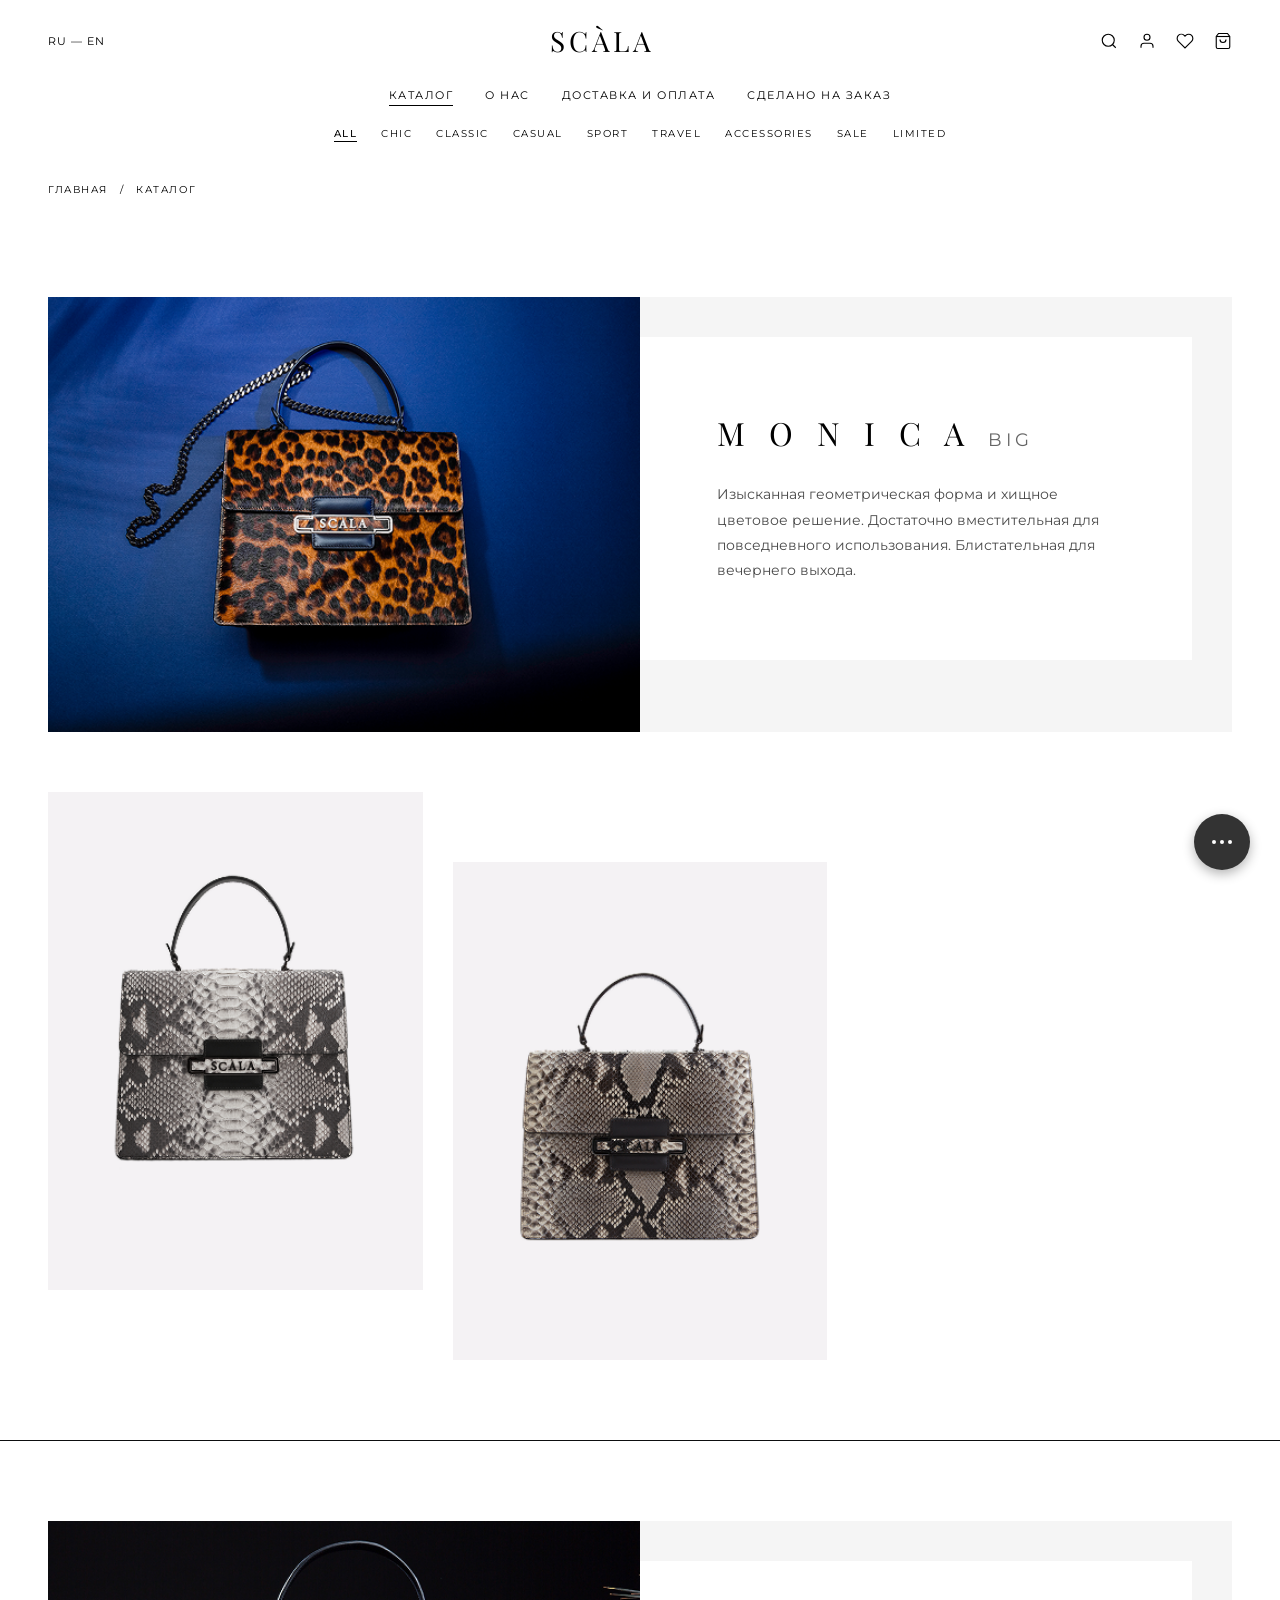
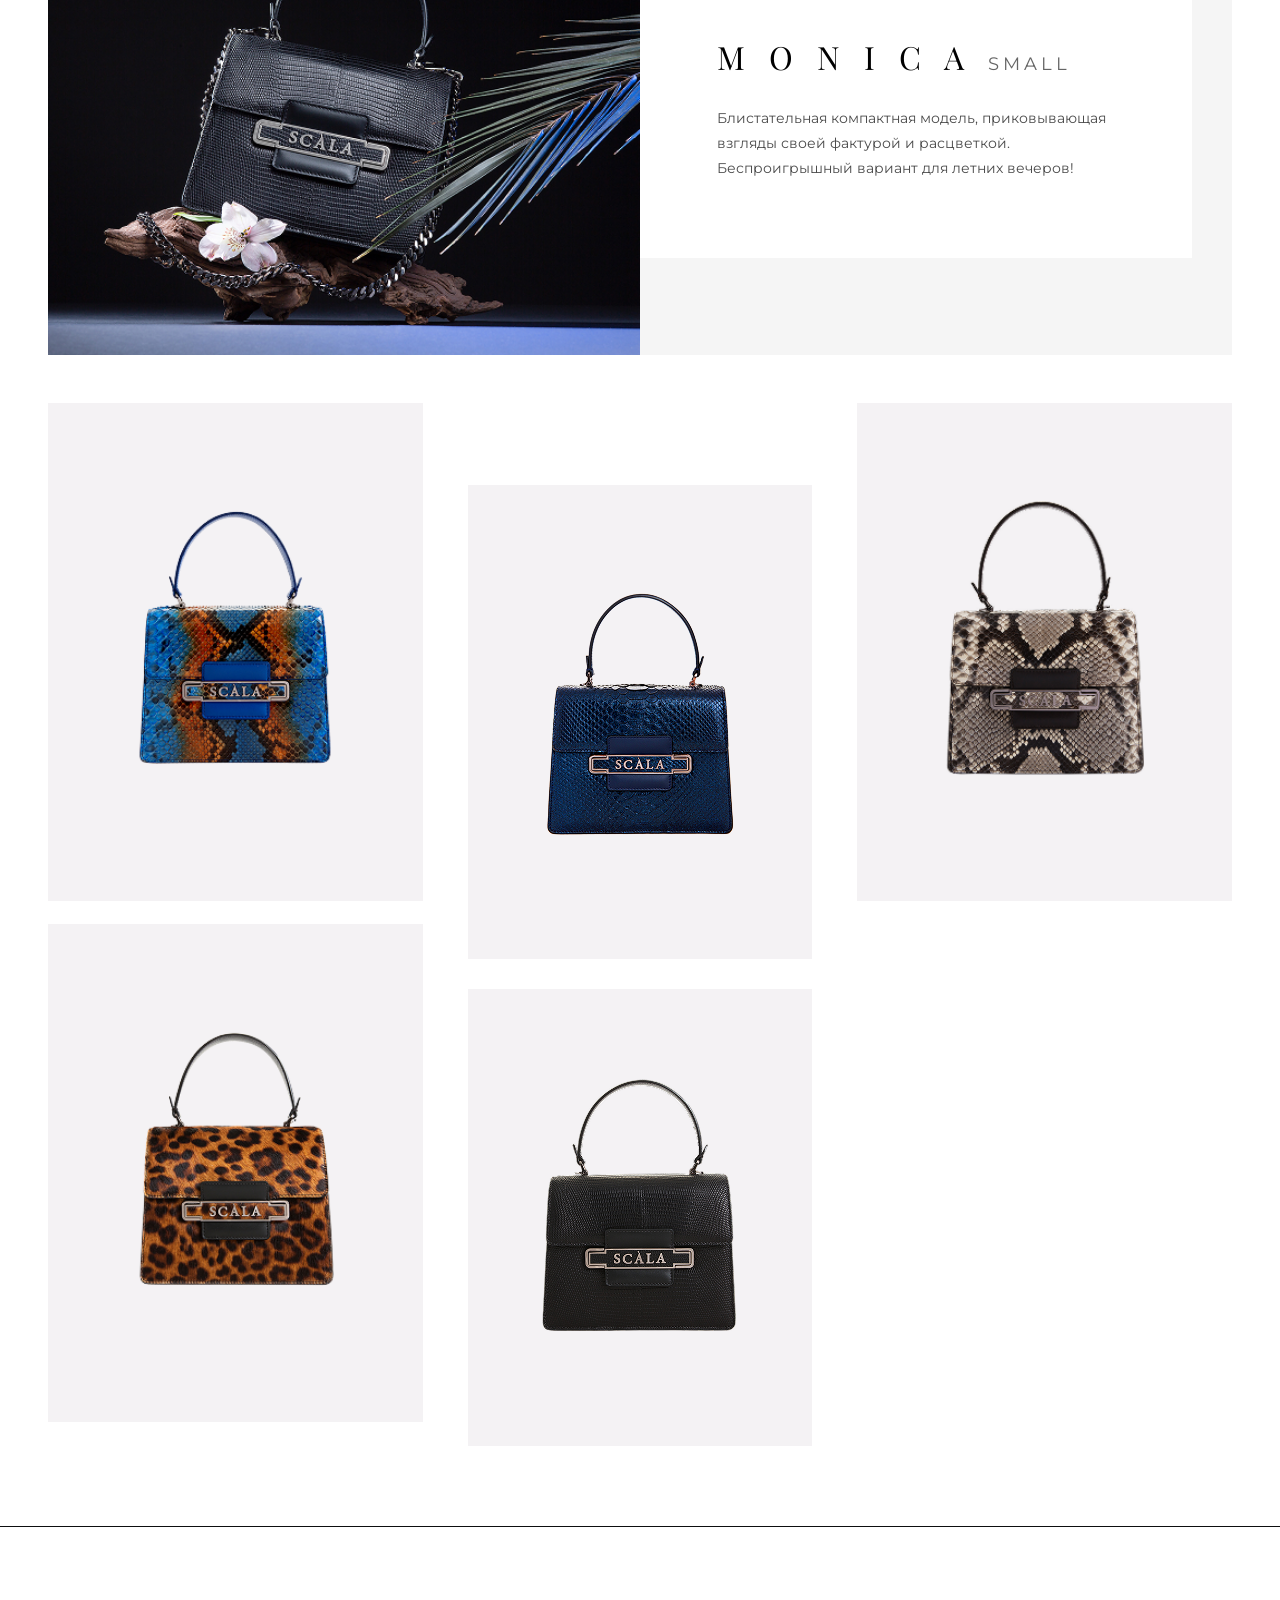
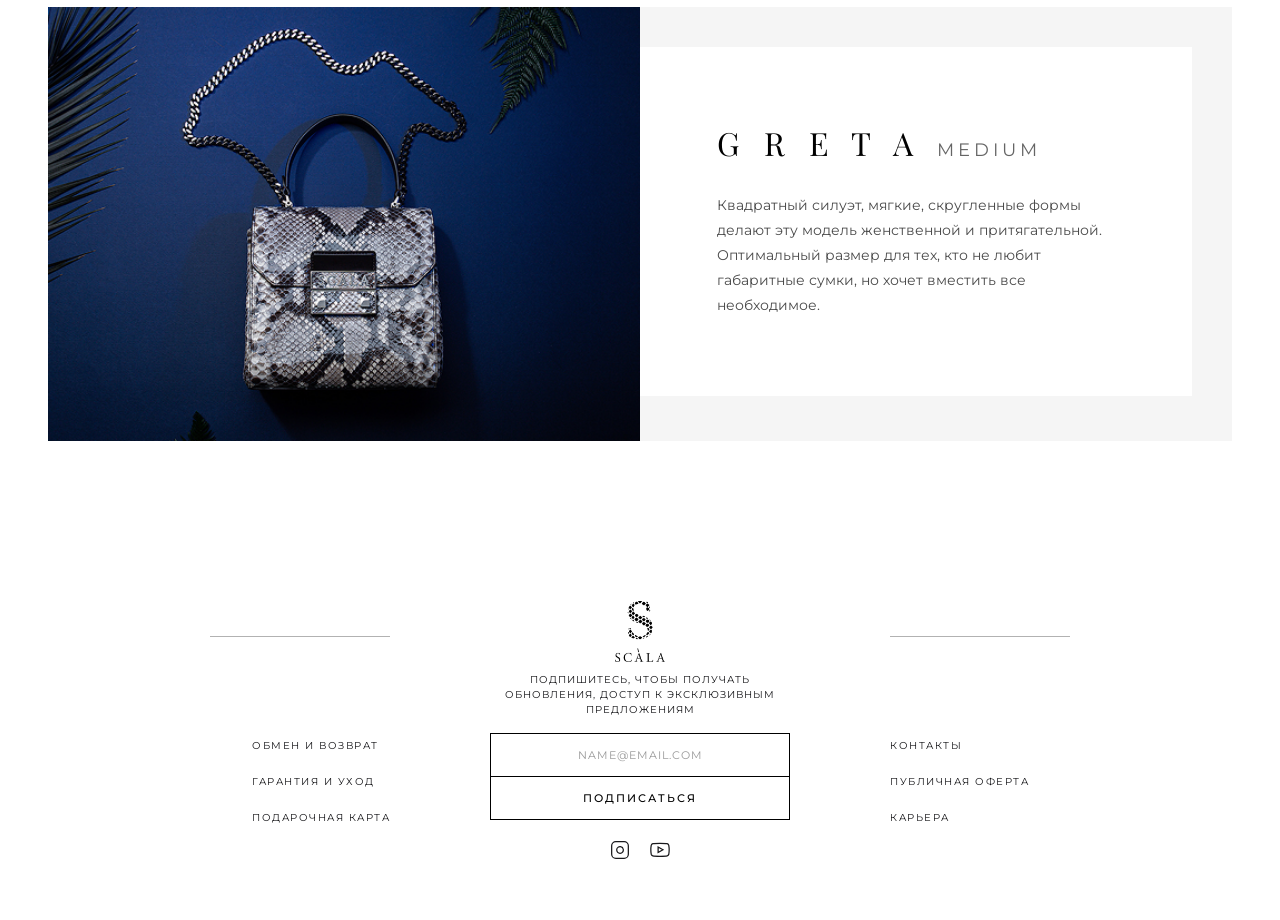
==== catalog.html @ 953efd76 "init: add course project files" ====
<!DOCTYPE html>
<html lang="ru">
<head>
    <meta charset="UTF-8">
    <meta name="viewport" content="width=device-width, initial-scale=1.0">
    <title>КАТАЛОГ | SCÀLA</title>
    <link rel="preconnect" href="https://fonts.googleapis.com">
    <link rel="preconnect" href="https://fonts.gstatic.com" crossorigin>
    <link href="https://fonts.googleapis.com/css2?family=Montserrat:wght@300;400;500&family=Playfair+Display:ital,wght@0,400;0,600;1,400&display=swap" rel="stylesheet">
    <link rel="stylesheet" href="style.css">
</head>
<body>

    <!-- Шапка каталога -->
    <header class="catalog-header">
        <div class="catalog-header__top">
            <div class="catalog-header__lang">
                <span class="is-active">RU</span> — <span>EN</span>
            </div>
            <div class="catalog-header__logo">
                <a href="index.html">SCÀLA</a>
            </div>
            <div class="catalog-header__icons">
                <!-- Иконки SVG -->
                <svg viewBox="0 0 24 24" width="18" height="18" stroke="currentColor" fill="none" stroke-width="1.5"><circle cx="11" cy="11" r="8"/><path d="m21 21-4.35-4.35"/></svg>
                <svg viewBox="0 0 24 24" width="18" height="18" stroke="currentColor" fill="none" stroke-width="1.5"><path d="M20 21v-2a4 4 0 0 0-4-4H8a4 4 0 0 0-4 4v2"/><circle cx="12" cy="7" r="4"/></svg>
                <svg viewBox="0 0 24 24" width="18" height="18" stroke="currentColor" fill="none" stroke-width="1.5"><path d="M20.84 4.61a5.5 5.5 0 0 0-7.78 0L12 5.67l-1.06-1.06a5.5 5.5 0 0 0-7.78 7.78l1.06 1.06L12 21.23l7.78-7.78 1.06-1.06a5.5 5.5 0 0 0 0-7.78z"/></svg>
                <svg viewBox="0 0 24 24" width="18" height="18" stroke="currentColor" fill="none" stroke-width="1.5"><path d="M6 2 3 6v14a2 2 0 0 0 2 2h14a2 2 0 0 0 2-2V6l-3-4z"/><line x1="3" y1="6" x2="21" y2="6"/><path d="M16 10a4 4 0 0 1-8 0"/></svg>
            </div>
        </div>
        <nav class="catalog-header__nav">
            <ul>
                <li><a href="#" class="is-active">КАТАЛОГ</a></li>
                <li><a href="#">О НАС</a></li>
                <li><a href="#">ДОСТАВКА И ОПЛАТА</a></li>
                <li><a href="#">СДЕЛАНО НА ЗАКАЗ</a></li>
            </ul>
        </nav>
        <div class="catalog-header__categories">
            <span class="is-active">ALL</span>
            <span>CHIC</span>
            <span>CLASSIC</span>
            <span>CASUAL</span>
            <span>SPORT</span>
            <span>TRAVEL</span>
            <span>ACCESSORIES</span>
            <span>SALE</span>
            <span>LIMITED</span>
        </div>
    </header>

    <!-- Хлебные крошки (фон теперь белый) -->
    <div class="breadcrumb">
        <div class="container">
            <a href="index.html">ГЛАВНАЯ</a> <span>/</span> <span class="active">КАТАЛОГ</span>
        </div>
    </div>

    <!-- MONICA BIG -->
    <section class="product-showcase">
        <div class="container">
            <div class="product-showcase__grid">
                <!-- Фото слева -->
                <div class="product-showcase__img">
                    <img src="images/monica-big.jpg" alt="MONICA BIG">
                </div>
                <!-- Текст справа (с серым фоном вокруг) -->
                <div class="product-showcase__info-wrapper">
                    <div class="product-showcase__info">
                        <h1 class="product-showcase__title">M O N I C A <span>BIG</span></h1>
                        <p class="product-showcase__text">
                            Изысканная геометрическая форма и хищное цветовое решение. Достаточно вместительная для повседневного использования. Блистательная для вечернего выхода.
                        </p>
                        <!-- Кнопка КУПИТЬ УБРАНА -->
                    </div>
                </div>
            </div>
        </div>
    </section>

    <!-- Сетка товаров 1 -->
    <section class="products-grid">
        <div class="container">
            <div class="products-grid__row">
                <div class="products-grid__item"><img src="images/snake-1.jpg" alt=""></div>
                <div class="products-grid__item"><img src="images/snake-2.jpg" alt=""></div>
            </div>
        </div>
    </section>

    <div class="section-divider"></div>

    <!-- MONICA SMALL -->
    <section class="product-showcase product-showcase--reverse">
        <div class="container">
            <div class="product-showcase__grid">
                <div class="product-showcase__img">
                    <img src="images/monica-small.jpg" alt="MONICA SMALL">
                </div>
                <div class="product-showcase__info-wrapper">
                    <div class="product-showcase__info">
                        <h2 class="product-showcase__title">M O N I C A <span>SMALL</span></h2>
                        <p class="product-showcase__text">
                            Блистательная компактная модель, приковывающая взгляды своей фактурой и расцветкой. Беспроигрышный вариант для летних вечеров!
                        </p>
                        <!-- Кнопка КУПИТЬ УБРАНА -->
                    </div>
                </div>
            </div>
        </div>
    </section>

    <!-- Сетка товаров 2 -->
    <section class="products-grid">
        <div class="container">
            <div class="products-grid__row products-grid__row--five">
                <div class="products-grid__item"><img src="images/blue-orange.jpg" alt=""></div>
                <div class="products-grid__item"><img src="images/blue-dark.jpg" alt=""></div>
                <div class="products-grid__item"><img src="images/snake-3.jpg" alt=""></div>
                <div class="products-grid__item"><img src="images/leopard-1.jpg" alt=""></div>
                <div class="products-grid__item"><img src="images/black-1.jpg" alt=""></div>
            </div>
        </div>
    </section>

    <div class="section-divider"></div>

    <!-- GRETA MEDIUM -->
    <section class="product-showcase greya-block">
        <div class="container">
            <div class="product-showcase__grid">
                <div class="product-showcase__img">
                    <img src="images/greta-medium.jpg" alt="GRETA MEDIUM">
                </div>
                <div class="product-showcase__info-wrapper">
                    <div class="product-showcase__info">
                        <h2 class="product-showcase__title">G R E T A <span>MEDIUM</span></h2>
                        <p class="product-showcase__text">
                            Квадратный силуэт, мягкие, скругленные формы делают эту модель женственной и притягательной. Оптимальный размер для тех, кто не любит габаритные сумки, но хочет вместить все необходимое.
                        </p>
                        <!-- Кнопка КУПИТЬ УБРАНА -->
                    </div>
                </div>
            </div>
        </div>
    </section>

    <!-- Футер -->
    <footer class="footer">
        <div class="footer__container">
            <div class="footer__col footer__col--left">
                <div class="footer__line"></div>
                <ul class="footer__list">
                    <li><a href="#" class="footer__link">ОБМЕН И ВОЗВРАТ</a></li>
                    <li><a href="#" class="footer__link">ГАРАНТИЯ И УХОД</a></li>
                    <li><a href="#" class="footer__link">ПОДАРОЧНАЯ КАРТА</a></li>
                </ul>
            </div>
            <div class="footer__center">
                <img src="images/footer-logo-s.png" alt="S Logo" class="footer__logo-img">
                <p class="footer__subscribe-text">ПОДПИШИТЕСЬ, ЧТОБЫ ПОЛУЧАТЬ ОБНОВЛЕНИЯ, ДОСТУП К ЭКСКЛЮЗИВНЫМ ПРЕДЛОЖЕНИЯМ</p>
                <form class="footer__form" action="#" method="POST">
                    <input type="email" name="email" placeholder="NAME@EMAIL.COM" class="footer__input" required>
                    <button type="submit" class="footer__btn">ПОДПИСАТЬСЯ</button>
                </form>
                <div class="footer__socials">
                    <a href="#" class="footer__social-link" aria-label="Instagram">
                        <svg viewBox="0 0 24 24" width="20" height="20" fill="none" stroke="currentColor" stroke-width="1.5"><rect x="2" y="2" width="20" height="20" rx="5" ry="5"/><path d="M16 11.37A4 4 0 1 1 12.63 8 4 4 0 0 1 16 11.37z"/><line x1="17.5" y1="6.5" x2="17.51" y2="6.5"/></svg>
                    </a>
                    <a href="#" class="footer__social-link" aria-label="YouTube">
                        <svg viewBox="0 0 24 24" width="20" height="20" fill="none" stroke="currentColor" stroke-width="1.5"><path d="M22.54 6.42a2.78 2.78 0 0 0-1.94-2C18.88 4 12 4 12 4s-6.88 0-8.6.46a2.78 2.78 0 0 0-1.94 2A29 29 0 0 0 1 11.75a29 29 0 0 0 .46 5.33A2.78 2.78 0 0 0 3.4 19.1c1.72.46 8.6.46 8.6.46s6.88 0 8.6-.46a2.78 2.78 0 0 0 1.94-2 29 29 0 0 0 .46-5.25 29 29 0 0 0-.46-5.43z"/><polygon points="9.75 15.02 15.5 11.75 9.75 8.48 9.75 15.02"/></svg>
                    </a>
                </div>
            </div>
            <div class="footer__col footer__col--right">
                <div class="footer__line"></div>
                <ul class="footer__list">
                    <li><a href="#" class="footer__link">КОНТАКТЫ</a></li>
                    <li><a href="#" class="footer__link">ПУБЛИЧНАЯ ОФЕРТА</a></li>
                    <li><a href="#" class="footer__link">КАРЬЕРА</a></li>
                </ul>
            </div>
        </div>
    </footer>


    <!-- Кнопка чата (ТРИ ТОЧКИ) -->
    <button class="chat-btn" aria-label="Открыть чат поддержки">
        <svg viewBox="0 0 24 12" width="24" height="12">
            <circle cx="4" cy="6" r="2" fill="#ffffff"/>
            <circle cx="12" cy="6" r="2" fill="#ffffff"/>
            <circle cx="20" cy="6" r="2" fill="#ffffff"/>
        </svg>
    </button>

    <script src="main.js"></script>
</body>
</html>
---- style.css ----
/* ========================================
   ГЛОБАЛЬНЫЕ НАСТРОЙКИ & ПЕРЕМЕННЫЕ
   ======================================== */
:root {
    /* Цветовая палитра — Светлая тема (по умолчанию для контента) */
    --bg-primary: #0f1012;
    --bg-secondary: #1a1b1e;
    --bg-topbar: #f4f4f5;
    --bg-section: #ffffff;
    
    --text-primary: #ffffff;
    --text-secondary: #a1a1aa;
    --text-dark: #18181b;
    --text-muted: #4a4a4a;
    
    --accent: #c9a66b;
    --accent-hover: #b89558;
    
    --border-color: rgba(255, 255, 255, 0.1);
    --border-color-dark: rgba(0, 0, 0, 0.1);
    
    /* Шрифты */
    --font-serif: 'Playfair Display', serif;
    --font-sans: 'Montserrat', sans-serif;
    
    /* Размеры и отступы */
    --container-padding: 0 48px;
    --header-height: 120px;
    --transition-speed: 0.3s;
    
    /* Тени */
    --shadow-sm: 0 2px 8px rgba(0, 0, 0, 0.3);
    --shadow-md: 0 4px 16px rgba(0, 0, 0, 0.4);
    --shadow-lg: 0 8px 32px rgba(0, 0, 0, 0.5);
}

/* Темная тема (для темных секций) */
[data-theme="dark"] {
    --bg-primary: #0f1012;
    --bg-secondary: #1a1b1e;
    --text-primary: #ffffff;
    --text-secondary: #a1a1aa;
}

/* Светлая тема (для светлых секций) */
[data-theme="light"] {
    --bg-primary: #ffffff;
    --bg-secondary: #f8f9fa;
    --text-primary: #18181b;
    --text-secondary: #555555;
}

/* Версия для слабовидящих */
[data-accessibility="high-contrast"] {
    --bg-primary: #000000 !important;
    --bg-secondary: #000000 !important;
    --text-primary: #ffffff !important;
    --text-secondary: #ffffff !important;
    --text-dark: #ffffff !important;
    --text-muted: #ffffff !important;
}

[data-accessibility="large-text"] {
    font-size: 125% !important;
}

[data-accessibility="disable-images"] img {
    display: none !important;
}

[data-accessibility="disable-images"] img::after {
    content: "[Изображение отключено]";
    display: block;
    padding: 20px;
    background: #333;
    color: #fff;
    text-align: center;
}

/* === БАЗОВЫЙ СБРОС === */
*, *::before, *::after {
    margin: 0;
    padding: 0;
    box-sizing: border-box;
}

html {
    font-size: 16px;
    scroll-behavior: smooth;
}

body {
    font-family: var(--font-sans);
    background-color: var(--bg-primary);
    color: var(--text-primary);
    -webkit-font-smoothing: antialiased;
    -moz-osx-font-smoothing: grayscale;
    overflow-x: hidden;
    line-height: 1.5;
}

/* Скрытие элементов для слабовидящих */
.sr-only {
    position: absolute;
    width: 1px;
    height: 1px;
    padding: 0;
    margin: -1px;
    overflow: hidden;
    clip: rect(0, 0, 0, 0);
    white-space: nowrap;
    border: 0;
}

/* ========================================
   ОБЕРТКА СТРАНИЦЫ (1440px ЦЕНТРИРОВАНИЕ)
   ======================================== */
.page-wrapper {
    max-width: 1440px;
    margin: 0 auto;
    width: 100%;
    position: relative;
    overflow: hidden;
}

/* ========================================
   ВЕРХНЯЯ ИНФОРМАЦИОННАЯ ПОЛОСА
   ======================================== */
.top-bar {
    background-color: var(--bg-topbar);
    color: var(--text-dark);
    height: 32px;
    display: flex;
    align-items: center;
    justify-content: center;
    position: relative;
    font-size: 11px;
    letter-spacing: 1.8px;
    text-transform: uppercase;
    font-weight: 500;
}

.top-bar__text {
    cursor: default;
}

.top-bar__close {
    position: absolute;
    right: 24px;
    background: none;
    border: none;
    cursor: pointer;
    font-size: 20px;
    color: var(--text-dark);
    opacity: 0.6;
    line-height: 1;
    transition: opacity var(--transition-speed) ease;
    padding: 4px;
}

.top-bar__close:hover,
.top-bar__close:focus {
    opacity: 1;
    outline: 2px solid var(--accent);
    outline-offset: 2px;
}

/* ========================================
   ШАПКА САЙТА
   ======================================== */
.header {
    position: absolute;
    top: 32px;
    left: 0;
    right: 0;
    z-index: 50;
    padding: 20px 48px 0;
    pointer-events: none; /* Чтобы клики проходили сквозь пустые области */
}

.header > * {
    pointer-events: auto; /* Возвращаем интерактивность элементам */
}

/* Бургер-меню (скрыто на десктопе) */
.burger-menu {
    display: none;
    flex-direction: column;
    gap: 5px;
    background: none;
    border: none;
    cursor: pointer;
    padding: 8px;
    z-index: 100;
}

.burger-menu span {
    display: block;
    width: 24px;
    height: 2px;
    background-color: var(--text-primary);
    transition: all var(--transition-speed) ease;
}

/* Анимация бургера в крестик */
.burger-menu[aria-expanded="true"] span:nth-child(1) {
    transform: rotate(45deg) translate(5px, 5px);
}
.burger-menu[aria-expanded="true"] span:nth-child(2) {
    opacity: 0;
}
.burger-menu[aria-expanded="true"] span:nth-child(3) {
    transform: rotate(-45deg) translate(7px, -6px);
}

.header__top-row {
    display: flex;
    align-items: center;
    justify-content: space-between;
    height: 40px;
}

/* Переключатель языков */
.header__lang-switcher {
    display: flex;
    align-items: center;
    gap: 6px;
    font-size: 12px;
    letter-spacing: 1px;
}

.header__lang-btn {
    background: none;
    border: none;
    color: var(--text-primary);
    cursor: pointer;
    font-family: inherit;
    font-size: 12px;
    opacity: 0.7;
    transition: opacity var(--transition-speed) ease;
    padding: 4px 8px;
}

.header__lang-btn:hover,
.header__lang-btn.is-active {
    opacity: 1;
}

.header__lang-sep {
    opacity: 0.4;
    user-select: none;
}

/* Логотип */
.header__logo {
    position: absolute;
    left: 50%;
    transform: translateX(-50%);
}

.header__logo a {
    font-family: var(--font-serif);
    font-size: 26px;
    color: var(--text-primary);
    text-decoration: none;
    letter-spacing: 3px;
    font-weight: 400;
    transition: opacity var(--transition-speed) ease;
}

.header__logo a:hover {
    opacity: 0.85;
}

/* Иконки пользователя */
.header__user-actions {
    display: flex;
    gap: 20px;
}

.header__icon {
    background: none;
    border: none;
    color: var(--text-primary);
    cursor: pointer;
    padding: 4px;
    opacity: 0.85;
    transition: opacity var(--transition-speed) ease, transform 0.2s ease;
    display: flex;
    align-items: center;
    justify-content: center;
}

.header__icon:hover,
.header__icon:focus {
    opacity: 1;
    transform: scale(1.1);
    outline: 2px solid var(--accent);
    outline-offset: 2px;
}

/* Навигация */
.header__nav {
    margin-top: 8px;
}

.header__nav-list {
    display: flex;
    justify-content: center;
    list-style: none;
    gap: 32px;
}

.header__nav-link {
    color: var(--text-primary);
    text-decoration: none;
    font-size: 11px;
    letter-spacing: 2px;
    text-transform: uppercase;
    opacity: 0.85;
    transition: opacity var(--transition-speed) ease;
    position: relative;
    padding: 4px 0;
}

.header__nav-link::after {
    content: '';
    position: absolute;
    bottom: -4px;
    left: 0;
    width: 0;
    height: 1px;
    background: var(--text-primary);
    transition: width var(--transition-speed) ease;
}

.header__nav-link:hover,
.header__nav-link:focus {
    opacity: 1;
    outline: none;
}

.header__nav-link:hover::after,
.header__nav-link:focus::after {
    width: 100%;
}

/* ========================================
   HERO СЕКЦИЯ (ГЛАВНЫЙ ЭКРАН)
   ======================================== */
.hero {
    position: relative;
    height: calc(100vh - 32px);
    min-height: 750px;
    display: flex;
    align-items: center;
    justify-content: center;
    background: radial-gradient(circle at 50% 40%, #2a2a30 0%, var(--bg-primary) 70%);
    overflow: hidden;
}

.hero__title {
    position: absolute;
    top: 45%;
    left: 50%;
    transform: translate(-50%, -50%);
    z-index: 10;
    font-family: var(--font-serif);
    font-size: clamp(42px, 5vw, 80px);
    color: var(--text-primary);
    letter-spacing: 0.22em;
    text-transform: uppercase;
    pointer-events: none;
    text-shadow: 0 4px 20px rgba(0, 0, 0, 0.8);
    white-space: nowrap;
    text-align: center;
    width: 100%;
}

.hero__image {
    position: relative;
    z-index: 5;
    max-width: 1440px;
    width: 100%;
    height: auto;
    filter: drop-shadow(0 25px 50px rgba(0, 0, 0, 0.7));
    transform: rotate(-2deg);
    transition: transform 0.5s ease;
}

.hero__image:hover {
    transform: rotate(0deg) scale(1.02);
}

/* === СЕКЦИЯ "СДЕЛАНО ВРУЧНУЮ" === */
.handmade-section {
    background-color: #ffffff;
    width: 100%;
    position: relative;
    z-index: 20;
    margin: 0;
    padding: 0;
}

.handmade__container {
    max-width: 1440px;
    margin: 0 auto; /* Центрирует секцию на экранах >1440px (по требованию методички) */
    display: flex;
    align-items: center; /* Текст и фото выравниваются по вертикальному центру */
    min-height: 600px;   /* Минимальная высота для эстетики */
}

/* ЛЕВАЯ ЧАСТЬ: ФОТО (50%) */
.handmade__image-block {
    flex: 0 0 50%;
    width: 50%;
    margin: 0;
    padding: 0;
    display: flex;
    align-items: center;
    justify-content: center;
    overflow: hidden;
}

.handmade__image {
    width: 100%;
    height: auto;
    object-fit: contain; /* Показывает фото целиком без обрезки */
    display: block;
}

/* ПРАВАЯ ЧАСТЬ: ТЕКСТ (50%) */
.handmade__content-block {
    flex: 0 0 50%;
    width: 50%;
    display: flex;
    flex-direction: column;
    justify-content: center;
    padding: 0 120px; /* ГАРАНТИРОВАННЫЕ ОТСТУПЫ: текст не прилипает к краям */
    box-sizing: border-box;
}

.handmade__title {
    font-family: var(--font-sans);
    font-size: 24px;
    font-weight: 400;
    letter-spacing: 3px;
    text-transform: uppercase;
    color: var(--text-dark);
    margin-bottom: 30px;
    line-height: 1.2;
}

.handmade__text {
    font-family: var(--font-sans);
    font-size: 16px;
    line-height: 1.8;
    color: var(--text-muted);
    margin-bottom: 40px;
    max-width: 400px;
}

.handmade__btn {
    background-color: var(--text-dark);
    color: #ffffff;
    border: none;
    padding: 16px 40px;
    font-family: var(--font-sans);
    font-size: 12px;
    font-weight: 500;
    letter-spacing: 2px;
    text-transform: uppercase;
    cursor: pointer;
    transition: all var(--transition-speed) ease;
    width: fit-content;
    text-decoration: none;
    display: inline-flex;
    align-items: center;
    justify-content: center;
}

.handmade__btn:hover,
.handmade__btn:focus {
    background-color: #333333;
    transform: translateY(-2px);
    box-shadow: var(--shadow-md);
    outline: 2px solid var(--accent);
    outline-offset: 2px;
}

/* АДАПТИВ */
@media (max-width: 1024px) {
    .handmade__container {
        flex-direction: column;
        min-height: auto;
        padding: 60px 0;
    }
    .handmade__image-block,
    .handmade__content-block {
        flex: 0 0 100%;
        width: 100%;
    }
    .handmade__content-block {
        padding: 40px 24px;
        align-items: center;
        text-align: center;
    }
    .handmade__text { max-width: 100%; }
}
/* ========================================
   КНОПКА ЧАТА (ФИКСИРОВАННАЯ)
   ======================================== */
.chat-btn {
    position: fixed;
    bottom: 32px;
    right: 32px;
    width: 52px;
    height: 52px;
    background-color: #3b3b3b;
    border: none;
    border-radius: 50%;
    color: #ffffff;
    cursor: pointer;
    display: flex;
    align-items: center;
    justify-content: center;
    z-index: 100;
    box-shadow: var(--shadow-md);
    transition: transform var(--transition-speed) ease, background-color var(--transition-speed) ease;
}

.chat-btn:hover,
.chat-btn:focus {
    transform: scale(1.05);
    background-color: #4a4a4a;
    outline: 2px solid var(--accent);
    outline-offset: 2px;
}

.chat-btn svg {
    width: 24px;
    height: 12px;
}

/* ========================================
   ПРЕЛОАДЕР
   ======================================== */
.preloader {
    position: fixed;
    top: 0;
    left: 0;
    width: 100%;
    height: 100%;
    background: var(--bg-primary);
    display: flex;
    align-items: center;
    justify-content: center;
    z-index: 9999;
    transition: opacity 0.5s ease, visibility 0.5s ease;
}

.preloader.hidden {
    opacity: 0;
    visibility: hidden;
    pointer-events: none;
}

.preloader__spinner {
    width: 50px;
    height: 50px;
    border: 3px solid rgba(255, 255, 255, 0.2);
    border-top-color: var(--accent);
    border-radius: 50%;
    animation: spin 1s linear infinite;
}

@keyframes spin {
    to { transform: rotate(360deg); }
}

/* ========================================
   МОДАЛЬНЫЕ ОКНА
   ======================================== */
.modal {
    position: fixed;
    top: 0;
    left: 0;
    width: 100%;
    height: 100%;
    background: rgba(0, 0, 0, 0.7);
    display: flex;
    align-items: center;
    justify-content: center;
    z-index: 1000;
    opacity: 0;
    visibility: hidden;
    transition: opacity var(--transition-speed) ease, visibility var(--transition-speed) ease;
}

.modal.is-open {
    opacity: 1;
    visibility: visible;
}

.modal__content {
    background: var(--bg-primary);
    padding: 40px;
    border-radius: 8px;
    max-width: 500px;
    width: 90%;
    position: relative;
    transform: translateY(20px);
    transition: transform var(--transition-speed) ease;
}

.modal.is-open .modal__content {
    transform: translateY(0);
}

.modal__close {
    position: absolute;
    top: 16px;
    right: 16px;
    background: none;
    border: none;
    color: var(--text-primary);
    font-size: 24px;
    cursor: pointer;
    padding: 4px;
    opacity: 0.7;
    transition: opacity var(--transition-speed) ease;
}

.modal__close:hover {
    opacity: 1;
}

/* ========================================
   АДАПТИВНОСТЬ
   ======================================== */

/* Планшет (≤1024px) */
@media (max-width: 1024px) {
    :root {
        --container-padding: 0 24px;
    }
    
    .header {
        padding: 20px 24px 0;
    }
    
    .header__nav-list {
        gap: 20px;
    }
    
    .hero__title {
        font-size: clamp(36px, 5vw, 64px);
        letter-spacing: 0.18em;
    }
    
    .handmade__container {
        padding: 60px 24px;
    }
    
    .handmade__image-block {
        padding-right: 40px;
    }
    
    .handmade__image-block img {
        max-width: 450px;
    }
}

/* Мобильный (≤768px) */
@media (max-width: 768px) {
    /* Бургер-меню */
    .burger-menu {
        display: flex;
        position: absolute;
        left: 24px;
        top: 24px;
    }
    
    /* Мобильное меню */
    .header__nav {
        position: fixed;
        top: 0;
        left: -100%;
        width: 280px;
        height: 100vh;
        background: var(--bg-primary);
        backdrop-filter: blur(10px);
        transition: left var(--transition-speed) ease;
        padding: 100px 40px 40px;
        z-index: 99;
        display: flex;
        flex-direction: column;
    }
    
    .header__nav.is-open {
        left: 0;
    }
    
    .header__nav-list {
        flex-direction: column;
        gap: 24px;
        align-items: flex-start;
    }
    
    .header__nav-link {
        font-size: 14px;
        padding: 8px 0;
    }
    
    /* Скрываем лишние иконки на мобильном */
    .header__user-actions .header__icon:not(:last-child) {
        display: none;
    }
    
    /* Hero секция */
    .hero {
        min-height: 600px;
    }
    
    .hero__title {
        font-size: 32px;
        letter-spacing: 0.15em;
        top: 48%;
    }
    
    .hero__image {
        max-width: 90%;
    }
    
    /* Секция "Сделано вручную" */
    .handmade__container {
        flex-direction: column;
        padding: 40px 24px;
        min-height: auto;
    }
    
    .handmade__image-block {
        flex: 0 0 100%;
        padding-right: 0;
        padding-bottom: 40px;
    }
    
    .handmade__image-block img {
        max-width: 100%;
    }
    
    .handmade__content-block {
        flex: 0 0 100%;
        padding-left: 0;
        align-items: center;
        text-align: center;
    }
    
    .handmade__text {
        max-width: 100%;
    }
    
    .handmade__btn {
        width: 100%;
        max-width: 200px;
    }
    
    /* Кнопка чата */
    .chat-btn {
        width: 48px;
        height: 48px;
        bottom: 24px;
        right: 24px;
    }
}

/* Маленький мобильный (≤320px) */
@media (max-width: 320px) {
    .header__logo a {
        font-size: 22px;
        letter-spacing: 2px;
    }
    
    .hero__title {
        font-size: 28px;
        letter-spacing: 0.12em;
    }
    
    .handmade__title {
        font-size: 20px;
        letter-spacing: 2px;
    }
    
    .handmade__text {
        font-size: 14px;
    }
}

/* ========================================
   ВЕРСИЯ ДЛЯ СЛАБОВИДЯЩИХ — ДОПОЛНИТЕЛЬНЫЕ СТИЛИ
   ======================================== */
@media (prefers-reduced-motion: reduce) {
    *,
    *::before,
    *::after {
        animation-duration: 0.01ms !important;
        animation-iteration-count: 1 !important;
        transition-duration: 0.01ms !important;
        scroll-behavior: auto !important;
    }
}

/* Фокус для клавиатурной навигации */
a:focus,
button:focus,
input:focus,
textarea:focus,
select:focus {
    outline: 2px solid var(--accent);
    outline-offset: 2px;
}

/* Скрытие скроллбара для чистого вида (опционально) */
::-webkit-scrollbar {
    width: 8px;
}

::-webkit-scrollbar-track {
    background: var(--bg-secondary);
}

::-webkit-scrollbar-thumb {
    background: var(--accent);
    border-radius: 4px;
}

::-webkit-scrollbar-thumb:hover {
    background: var(--accent-hover);
}
/* === СЕКЦИЯ КАТАЛОГА (ФИНАЛЬНАЯ ВЕРСИЯ БЕЗ АРТЕФАКТОВ) === */
/* === СЕКЦИЯ КАТАЛОГА === */
.catalog-section {
    background-color: #ffffff;
    padding: 100px 0;
    position: relative;
    z-index: 20;
}

.catalog__container {
    max-width: 1440px;
    margin: 0 auto;
    padding: 0 48px;
}

.catalog__grid {
    display: grid;
    grid-template-columns: repeat(3, 1fr);
    grid-template-rows: repeat(2, 450px);
    gap: 30px;
    
    transform: translateZ(0);
    backface-visibility: hidden;
}

/* Карточка: прозрачный фон, без полей */
.catalog__item {
    background-color: transparent; /* УБРАЛИ белый фон */
    overflow: hidden;
    cursor: pointer;
    display: block; /* Изменили с flex на block */
    position: relative;
    transition: box-shadow 0.4s ease;
    padding: 0; /* Гарантируем отсутствие отступов */
    margin: 0;
}

/* Hover: только тень, без сдвига */
.catalog__item:hover {
    box-shadow: 0 15px 35px rgba(0, 0, 0, 0.12);
    z-index: 10;
}

/* Фото: ЗАПОЛНЯЕТ ВСЮ ЯЧЕЙКУ */
.catalog__item img {
    width: 100%;
    height: 100%;
    object-fit: cover; /* ЗАПОЛНЯЕТ ВЕСЬ БЛОК, обрезает лишнее */
    object-position: center;
    display: block;
    transition: transform 0.5s ease;
}

.catalog__item:hover img {
    transform: scale(1.03);
}

/* === РАССТАНОВКА === */
.catalog__item:nth-child(1) { grid-column: 1; grid-row: 1; }
.catalog__item:nth-child(2) { grid-column: 2; grid-row: 1; margin-top: 25px; }
.catalog__item:nth-child(3) { grid-column: 3; grid-row: 1; }
.catalog__item:nth-child(4) { grid-column: 1; grid-row: 2; }
.catalog__item:nth-child(5) { grid-column: 2; grid-row: 2; margin-top: 45px; }
.catalog__item:nth-child(6) { grid-column: 3; grid-row: 2; }

/* === АДАПТИВ === */
@media (max-width: 1024px) {
    .catalog__grid {
        grid-template-columns: repeat(2, 1fr);
        grid-template-rows: repeat(3, auto);
        gap: 20px;
    }
    .catalog__item:nth-child(n) { 
        grid-column: auto; 
        grid-row: auto; 
        margin-top: 0; 
    }
}

@media (max-width: 768px) {
    .catalog__grid {
        grid-template-columns: 1fr;
        grid-template-rows: auto;
    }
    .catalog__item { min-height: 350px; }
}
/* === СЕКЦИЯ INSTAGRAM === */
.instagram-section {
    background-color: #f8f8f8;
    padding: 80px 0;
    position: relative;
    z-index: 20;
}

.instagram__container {
    max-width: 1440px;
    margin: 0 auto;
    padding: 0 48px;
}

.instagram__title {
    font-family: var(--font-sans);
    font-size: 24px;
    font-weight: 400;
    letter-spacing: 3px;
    text-transform: uppercase;
    color: var(--text-dark);
    text-align: center;
    margin-bottom: 40px;
}

.instagram__title-underline {
    text-decoration: underline;
    text-underline-offset: 8px;
}

.instagram__grid {
    display: grid;
    grid-template-columns: repeat(6, 1fr);
    grid-template-rows: repeat(2, 1fr);
    gap: 10px; /* ДОБАВЛЕНЫ ОТСТУПЫ между картинками */
}

.instagram__item {
    position: relative;
    overflow: hidden;
    cursor: pointer;
    aspect-ratio: 1 / 1;
}

.instagram__image {
    width: 100%;
    height: 100%;
    object-fit: cover;
    display: block;
    transition: transform 0.5s ease;
}

.instagram__item:hover .instagram__image {
    transform: scale(1.05);
}

/* Иконка play для видео */
.instagram__play-icon {
    position: absolute;
    top: 50%;
    left: 50%;
    transform: translate(-50%, -50%);
    width: 60px;
    height: 60px;
    background-color: rgba(255, 255, 255, 0.9);
    border-radius: 50%;
    display: flex;
    align-items: center;
    justify-content: center;
    font-size: 24px;
    color: var(--text-dark);
    opacity: 0;
    transition: opacity 0.3s ease, transform 0.3s ease;
    z-index: 2;
}

.instagram__item--video:hover .instagram__play-icon {
    opacity: 1;
    transform: translate(-50%, -50%) scale(1.1);
}

/* Текстовые оверлеи */
.instagram__text-overlay {
    position: absolute;
    font-family: var(--font-sans);
    font-size: 18px;
    font-weight: 400;
    letter-spacing: 4px;
    text-transform: uppercase;
    color: #ffffff;
    z-index: 1;
    pointer-events: none;
}

/* Вертикальный текст "CREATE" */
.instagram__item--vertical-text .instagram__text-overlay {
    top: 50%;
    left: 20px;
    transform: translateY(-50%) rotate(-90deg);
    transform-origin: left center;
    writing-mode: vertical-rl;
}

/* Текст "LIVE" */
.instagram__text-overlay--live {
    bottom: 20px;
    left: 50%;
    transform: translateX(-50%);
    font-size: 24px;
    letter-spacing: 8px;
}

/* Текст "presents" */
.instagram__text-overlay--presents {
    top: 50%;
    left: 50%;
    transform: translate(-50%, -50%);
    font-size: 16px;
    letter-spacing: 2px;
    text-transform: lowercase;
}

/* === АДАПТИВНОСТЬ === */
@media (max-width: 1024px) {
    .instagram__grid {
        grid-template-columns: repeat(3, 1fr);
        grid-template-rows: repeat(4, 1fr);
        gap: 8px; /* Отступы на планшете */
    }
}

@media (max-width: 768px) {
    .instagram-section {
        padding: 60px 0;
    }
    
    .instagram__container {
        padding: 0 24px;
    }
    
    .instagram__title {
        font-size: 20px;
        letter-spacing: 2px;
        margin-bottom: 30px;
    }
    
    .instagram__grid {
        grid-template-columns: repeat(2, 1fr);
        grid-template-rows: repeat(6, 1fr);
        gap: 6px; /* Отступы на мобильном */
    }
    
    .instagram__play-icon {
        width: 50px;
        height: 50px;
        font-size: 20px;
    }
}

@media (max-width: 320px) {
    .instagram__title {
        font-size: 18px;
        letter-spacing: 1px;
    }
    
    .instagram__grid {
        gap: 4px; /* Маленькие отступы на очень маленьких экранах */
    }
}/* === ФУТЕР === */
.footer {
    background-color: #ffffff;
    padding: 80px 0 60px;
    color: var(--text-dark);
    font-family: var(--font-sans);
}

.footer__container {
    max-width: 1440px;
    margin: 0 auto;
    padding: 0 48px;
    display: flex;
    justify-content: space-between;
    align-items: flex-start;
}

/* Боковые колонки */
.footer__col {
    flex: 1;
    display: flex;
    flex-direction: column;
}
.footer__col--left { align-items: flex-end; padding-right: 40px; }
.footer__col--right { align-items: flex-start; padding-left: 40px; }

/* Линии (остаются сверху) */
.footer__line {
    width: 180px;
    height: 1px;
    background-color: #000000;
    opacity: 0.3;
    margin-top: 35px;
    margin-bottom: 0;
}

/* Списки ссылок (выровнены по верху формы) */
.footer__list {
    list-style: none;
    padding: 0;
    margin: 0;
    margin-top: 95px; /*  Точный отступ для выравнивания с верхом прямоугольника */
    display: flex;
    flex-direction: column;
    gap: 12px;
}

.footer__link {
    font-size: 10px;
    letter-spacing: 1.5px;
    text-transform: uppercase;
    color: var(--text-dark);
    text-decoration: none;
    transition: opacity 0.3s;
    white-space: nowrap;
}
.footer__link:hover { opacity: 0.5; text-decoration: underline; }

/* Центральный блок */
.footer__center {
    flex: 0 0 auto;
    display: flex;
    flex-direction: column;
    align-items: center;
    text-align: center;
    padding: 0 60px;
    z-index: 2;
}

.footer__logo-img {
    width: 50px;
    margin-bottom: 10px;
}

.footer__subscribe-text {
    font-size: 10px;
    line-height: 1.5;
    letter-spacing: 1px;
    margin-bottom: 16px;
    max-width: 280px;
    text-transform: uppercase;
}

.footer__form {
    width: 300px;
    border: 1px solid #000000;
    margin-bottom: 20px;
}

.footer__input {
    width: 100%;
    padding: 14px;
    border: none;
    border-bottom: 1px solid #000000;
    background: transparent;
    font-family: var(--font-sans);
    font-size: 11px;
    letter-spacing: 1px;
    text-align: center;
    outline: none;
}
.footer__input::placeholder { color: #999999; text-transform: uppercase; }

.footer__btn {
    width: 100%;
    padding: 14px;
    background: transparent;
    border: none;
    font-family: var(--font-sans);
    font-size: 11px;
    font-weight: 500;
    letter-spacing: 2px;
    text-transform: uppercase;
    cursor: pointer;
    transition: background 0.3s;
}
.footer__btn:hover { background: #f4f4f4; }

/* Соцсети */
.footer__socials {
    display: flex;
    gap: 20px;
}
.footer__social-link {
    color: var(--text-dark);
    transition: opacity 0.3s, transform 0.3s;
    display: flex;
    align-items: center;
    justify-content: center;
}
.footer__social-link:hover { opacity: 0.6; transform: scale(1.1); }

/* === АДАПТИВНОСТЬ === */
@media (max-width: 1024px) {
    .footer__line { display: none; }
    .footer__container {
        flex-direction: column;
        align-items: center;
        gap: 40px;
        text-align: center;
    }
    .footer__col--left, .footer__col--right {
        align-items: center;
        padding: 0;
    }
    .footer__list { margin-top: 20px; } /* Сброс отступа на планшете */
}

@media (max-width: 768px) {
    .footer { padding: 50px 0 30px; }
    .footer__container { padding: 0 24px; }
    .footer__form { width: 100%; max-width: 280px; }
}
/* === КАТАЛОГ - ШАПКА === */
.catalog-header {
    background-color: #ffffff;
    padding: 20px 48px;
    /* border-bottom убран для чистоты */
}
.catalog-header__top {
    display: flex;
    justify-content: space-between;
    align-items: center;
    margin-bottom: 20px;
}
.catalog-header__lang {
    font-size: 11px;
    letter-spacing: 1px;
    color: #000000;
}
.catalog-header__lang span {
    color: #000000;
    opacity: 1;
    cursor: pointer;
}
.catalog-header__logo a {
    font-family: var(--font-serif);
    font-size: 28px;
    color: #000000;
    text-decoration: none;
    letter-spacing: 4px;
}
.catalog-header__icons {
    display: flex;
    gap: 20px;
    color: #000000;
}
.catalog-header__nav ul {
    display: flex;
    justify-content: center;
    gap: 32px;
    list-style: none;
    margin: 20px 0;
    padding: 0;
}
.catalog-header__nav a {
    font-size: 11px;
    letter-spacing: 1.5px;
    text-transform: uppercase;
    color: #000000;
    opacity: 1;
    text-decoration: none;
    position: relative;
}
.catalog-header__nav a.is-active::after {
    content: '';
    position: absolute;
    bottom: -4px;
    left: 0;
    width: 100%;
    height: 1px;
    background-color: #000000;
}
.catalog-header__categories {
    display: flex;
    justify-content: center;
    gap: 24px;
    flex-wrap: wrap;
}
.catalog-header__categories span {
    font-size: 10px;
    letter-spacing: 1.5px;
    text-transform: uppercase;
    color: #000000;
    opacity: 1;
    cursor: pointer;
}
.catalog-header__categories .is-active {
    font-weight: 500;
    border-bottom: 1px solid #000000;
}

/* === ХЛЕБНЫЕ КРОШКИ (БЕЗ СЕРОГО ФОНА) === */
.breadcrumb {
    padding: 20px 48px;
    background-color: #ffffff; /* ИСПРАВЛЕНО: Белый фон */
}
.breadcrumb .container {
    max-width: 1440px;
    margin: 0 auto;
    display: flex;
    align-items: center;
    gap: 12px;
    font-size: 10px;
    letter-spacing: 1.5px;
    text-transform: uppercase;
    color: #000000;
}
.breadcrumb a {
    color: #000000;
    text-decoration: none;
}

/* === ГЛАВНЫЙ ПРОДУКТ (С СЕРОЙ ПОЛОСОЙ СПРАВА) === */
.product-showcase {
    padding: 80px 48px 80px;
    background-color: #ffffff;
}
.product-showcase .container {
    max-width: 1440px;
    margin: 0 auto;
}
.product-showcase__grid {
    display: grid;
    grid-template-columns: 1fr 1fr;
    gap: 0; /* Убрали отступ между фото и текстом */
    align-items: start;
}

/* Правая колонка с серым фоном */
.product-showcase__info-wrapper {
    background-color: #f5f5f5; /* Серая подложка справа */
    padding: 40px 40px 40px 0px; /* Отступы, чтобы белый блок "дышал" */
    height: 100%;
    min-height: 400px;
}

/* Внутренний белый блок с текстом */
.product-showcase__info {
    background-color: #ffffff;
    padding: 77px;
}

.product-showcase--reverse .product-showcase__grid {
    direction: rtl; /* Фото справа, текст слева */
}
.product-showcase--reverse .product-showcase__grid > * {
    direction: ltr;
}
/* Для реверса серый фон должен быть слева */
.product-showcase--reverse .product-showcase__info-wrapper {
    padding: 60px 40px 60px 60px;
}

.product-showcase__img {
    width: 100%;
    background-color: #f8f8f8;
    overflow: hidden;
}
.product-showcase__img img {
    width: 100%;
    height: auto;
    display: block;
    transition: transform 0.5s ease;
}
.product-showcase__img:hover img { transform: scale(1.02); }

.product-showcase__title {
    font-family: var(--font-serif);
    font-size: 32px;
    font-weight: 400;
    letter-spacing: 8px;
    color: #000000;
    margin-bottom: 30px;
    line-height: 1.2;
}
.product-showcase__title span {
    font-family: var(--font-sans);
    font-size: 18px;
    letter-spacing: 4px;
    opacity: 0.6;
}
.product-showcase__text {
    font-size: 14px;
    line-height: 1.8;
    color: #4a4a4a;
    max-width: 400px;
}

/* === СЕТКА ТОВАРОВ === */
.products-grid { padding: 0 48px 80px; background-color: #ffffff; }
.products-grid .container { max-width: 1440px; margin: 0 auto; }
.products-grid__row {
    display: grid;
    grid-template-columns: repeat(3, 1fr);
    gap: 30px;
}
.products-grid__row--five {
    grid-template-columns: repeat(3, 1fr);
    justify-items: center;
}

.products-grid__item img {
    width: 100%;
    height: 100%;
    object-fit: contain;
    display: block;
    transition: transform 0.4s ease;
}
.products-grid__item:hover img { transform: scale(1.05); }
/* ️ ПОДНИМАЕМ ПЕРВОЕ ФОТО */
.products-grid__item:nth-child(1) {
    margin-top: -90px; /* Отрицательный отступ тянет вверх */
}

/* ⬇️ ОПУСКАЕМ ВТОРОЕ ФОТО */
.products-grid__row .products-grid__item:nth-child(2) {
    margin-top: 50px; /* Опускает правую картинку */
}
/* === ПОЛОСКА (ТОНКАЯ, НА ВСЮ ШИРИНУ) === */
.section-divider {
    width: 100%;
    height: 1px;
    background-color: #000;
    opacity: 0.15;
    margin: 0;
    display: block;
}


/* === КНОПКА ЧАТА (ТРИ ТОЧКИ) === */
.chat-btn {
    position: fixed;
    bottom: 30px;
    right: 30px;
    width: 56px;
    height: 56px;
    background-color: #333333; /* Темный фон кнопки */
    border: none;
    border-radius: 50%;
    cursor: pointer;
    display: flex;
    align-items: center;
    justify-content: center;
    z-index: 1000;
    transition: transform 0.3s ease, background-color 0.3s ease;
    box-shadow: 0 4px 12px rgba(0, 0, 0, 0.3);
}
.chat-btn:hover {
    transform: scale(1.1);
    background-color: #000000;
}
.chat-btn svg circle {
    fill: #ffffff; /* Белые точки */
}

/* === АДАПТИВНОСТЬ === */
@media (max-width: 1024px) {
    .catalog-header { padding: 20px 24px; }
    .product-showcase__grid { grid-template-columns: 1fr; gap: 30px; }
    .product-showcase__info-wrapper { padding: 30px; }
    .product-showcase--reverse .product-showcase__grid { direction: ltr; }
    .products-grid__row,
    .products-grid__row--five { grid-template-columns: repeat(2, 1fr); }
}
@media (max-width: 768px) {
    .breadcrumb { padding: 15px 24px; }
    .product-showcase { padding: 30px 24px 60px; }
    .product-showcase__title { font-size: 24px; letter-spacing: 4px; }
    .products-grid { padding: 0 24px 60px; }
    .products-grid__row,
    .products-grid__row--five { grid-template-columns: 1fr; }
}
/* === МОНИКА СМАЛЛ — ФОТО СТРОГО СЛЕВА === */
.product-showcase:nth-of-type(3) .product-showcase__grid {
    display: grid;
    grid-template-columns: 1fr 1fr;
    direction: ltr !important; /* Принудительно слева-направо */
}

.product-showcase:nth-of-type(3) .product-showcase__img {
    grid-column: 1; /* Фото в первой колонке (слева) */
    direction: ltr !important;
}

.product-showcase:nth-of-type(3) .product-showcase__info-wrapper {
    grid-column: 2; /* Текст во второй колонке (справа) */
    direction: ltr !important;
    padding: 40px 40px 40px 0px !important; /* Серый фон справа */
}
.products-grid__row--five .products-grid__item:nth-child(3) {
    margin-top: -90px; /* Змеиная: меняй -30px / -50px под глаз */
}
/* Поднимаем леопардовую сумку */
.products-grid__row--five .products-grid__item:nth-child(4) {
    margin-top: -90px; /* Отрицательный отступ поднимает фото выше */
    
}
/* Опускаем только блок Greta, оставляя линию на месте */
.greta-block {
    margin-top: 80px; /* Расстояние между чёрной линией и блоком. Меняй на 100px/120px, если нужно ниже */
}
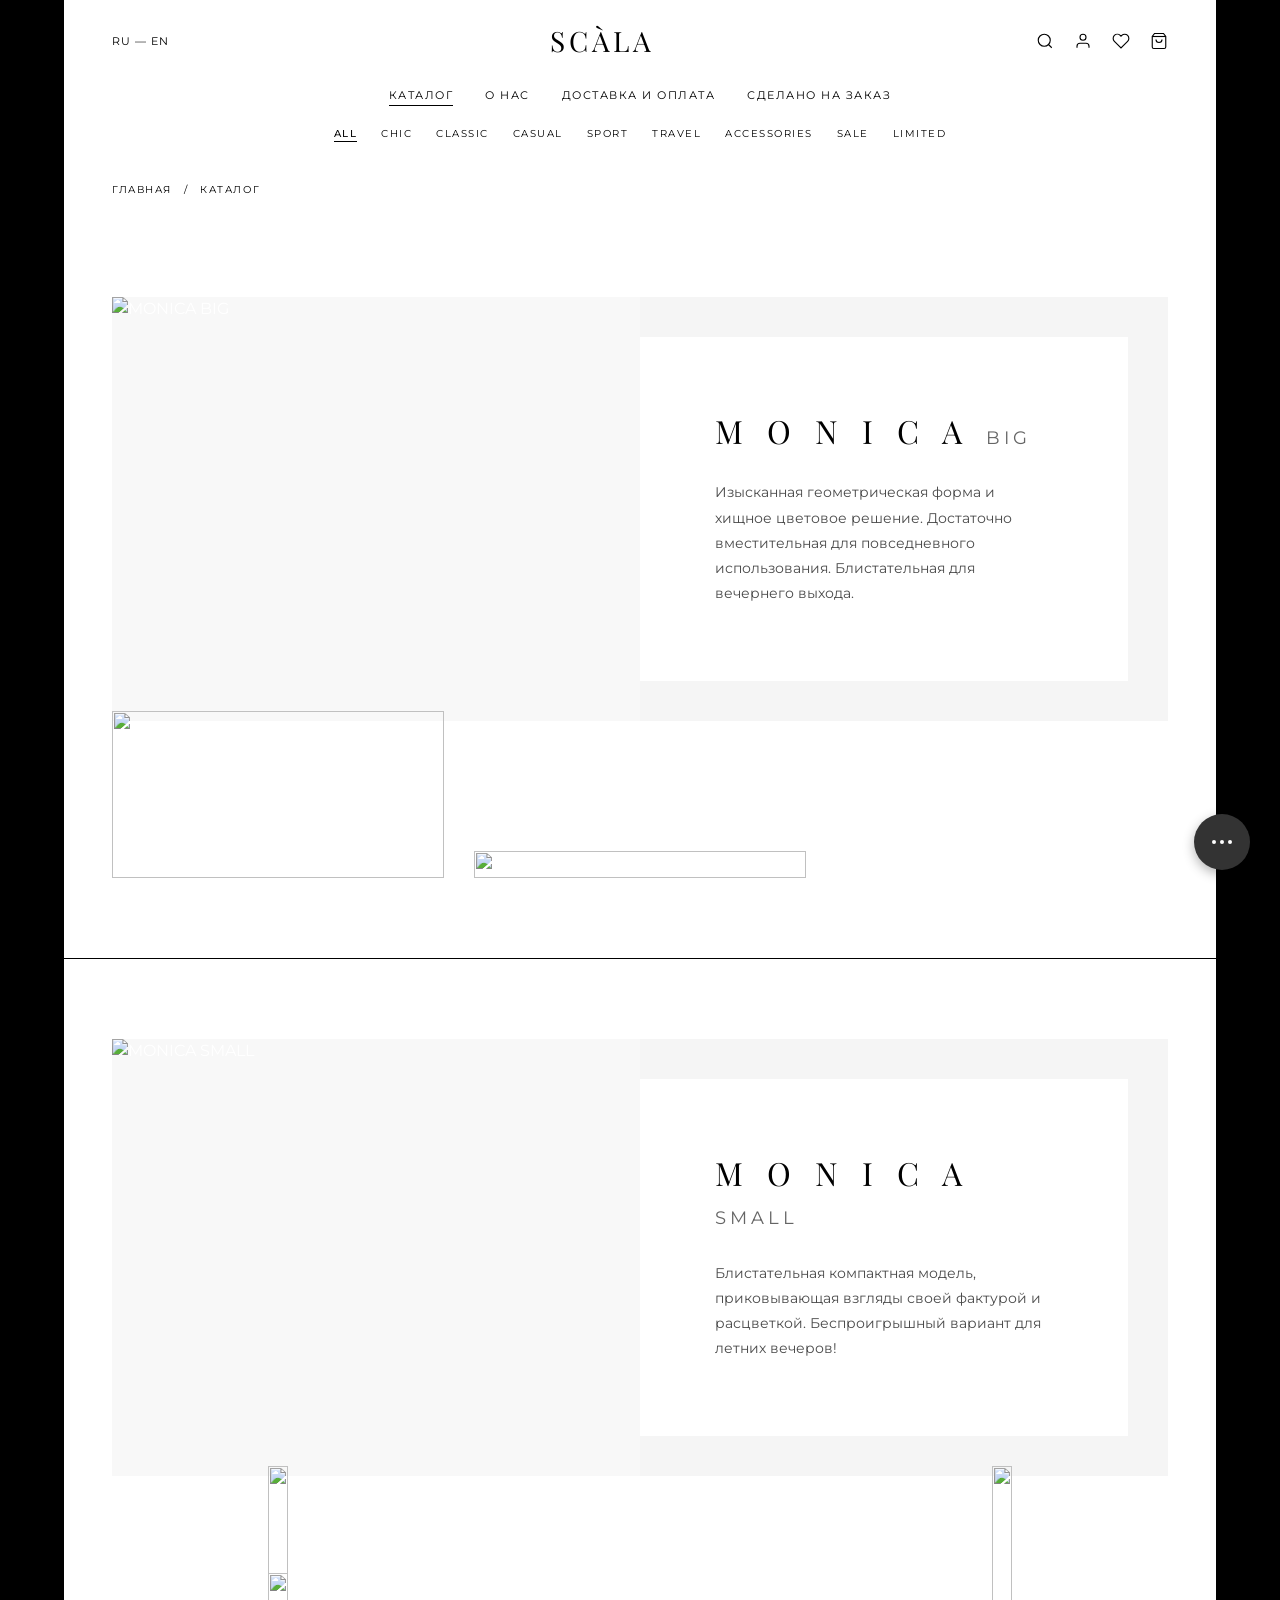
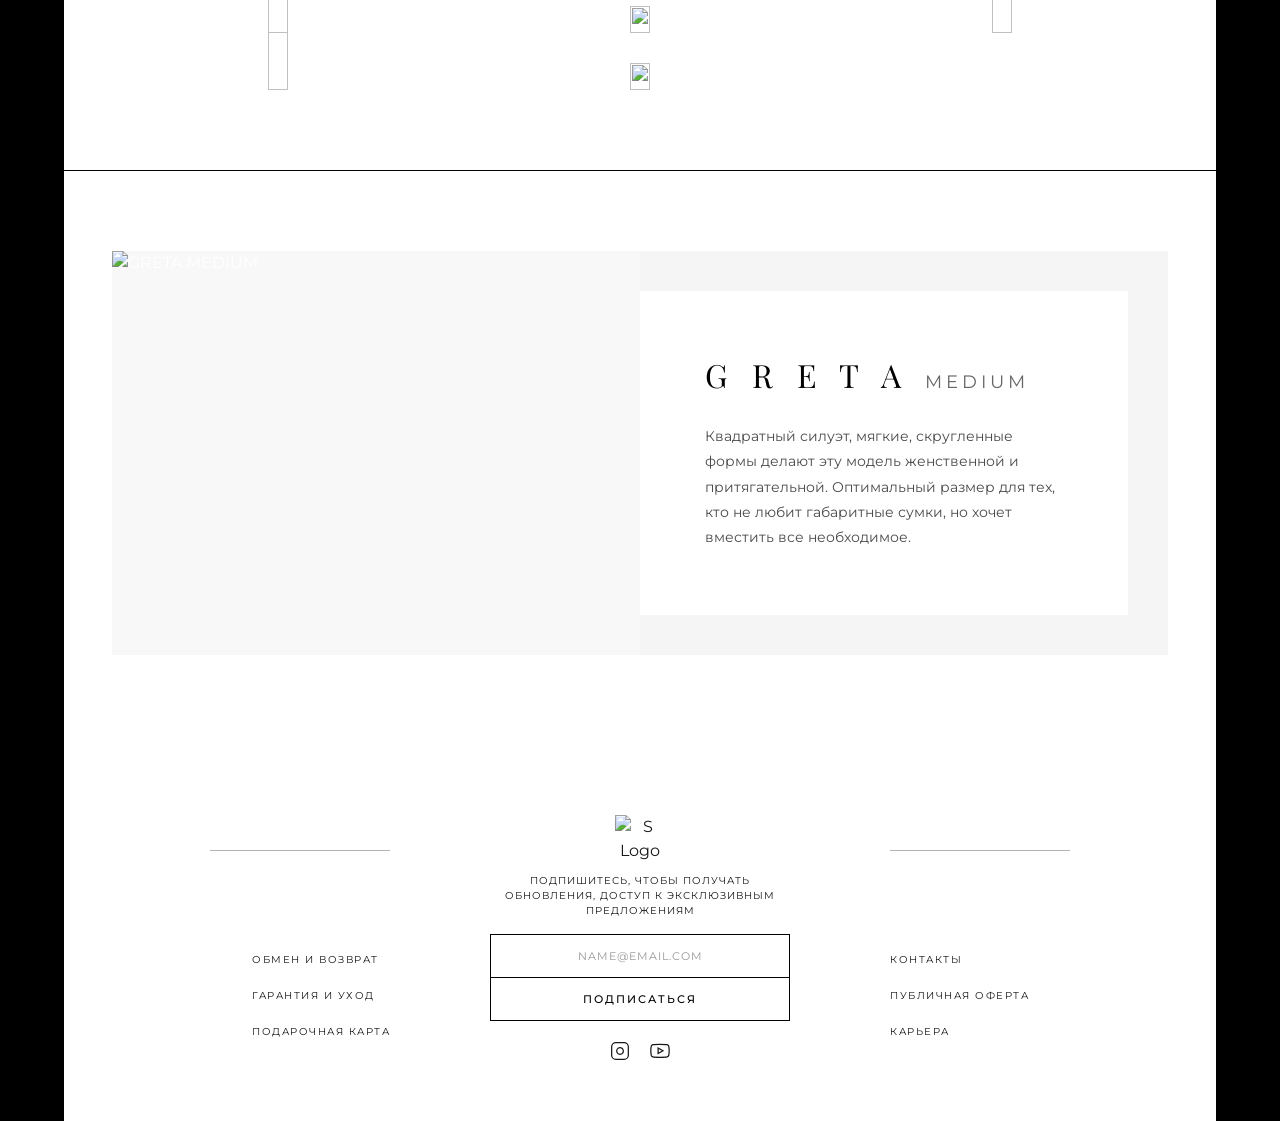
==== commit 2974ad0d: "feat: add catalog page" ====
--- a/catalog.html
+++ b/catalog.html
@@ -7,7 +7,10 @@
     <link rel="preconnect" href="https://fonts.googleapis.com">
     <link rel="preconnect" href="https://fonts.gstatic.com" crossorigin>
     <link href="https://fonts.googleapis.com/css2?family=Montserrat:wght@300;400;500&family=Playfair+Display:ital,wght@0,400;0,600;1,400&display=swap" rel="stylesheet">
-    <link rel="stylesheet" href="style.css">
+    
+    <!-- Подключение стилей: общие + для каталога -->
+    <link rel="stylesheet" href="css/common.css">
+    <link rel="stylesheet" href="css/catalog.css">
 </head>
 <body>
 
@@ -37,7 +40,7 @@
             </ul>
         </nav>
         <div class="catalog-header__categories">
-            <span class="is-active">ALL</span>
+            <a href="all-texts.html" class="is-active">ALL</a>
             <span>CHIC</span>
             <span>CLASSIC</span>
             <span>CASUAL</span>
@@ -62,7 +65,7 @@
             <div class="product-showcase__grid">
                 <!-- Фото слева -->
                 <div class="product-showcase__img">
-                    <img src="images/monica-big.jpg" alt="MONICA BIG">
+                    <img src="images/catalog/monica-big.jpg" alt="MONICA BIG">
                 </div>
                 <!-- Текст справа (с серым фоном вокруг) -->
                 <div class="product-showcase__info-wrapper">
@@ -82,8 +85,8 @@
     <section class="products-grid">
         <div class="container">
             <div class="products-grid__row">
-                <div class="products-grid__item"><img src="images/snake-1.jpg" alt=""></div>
-                <div class="products-grid__item"><img src="images/snake-2.jpg" alt=""></div>
+                <div class="products-grid__item"><img src="images/catalog/snake-1.jpg" alt=""></div>
+                <div class="products-grid__item"><img src="images/catalog/snake-2.jpg" alt=""></div>
             </div>
         </div>
     </section>
@@ -95,7 +98,7 @@
         <div class="container">
             <div class="product-showcase__grid">
                 <div class="product-showcase__img">
-                    <img src="images/monica-small.jpg" alt="MONICA SMALL">
+                    <img src="images/catalog/monica-small.jpg" alt="MONICA SMALL">
                 </div>
                 <div class="product-showcase__info-wrapper">
                     <div class="product-showcase__info">
@@ -114,31 +117,30 @@
     <section class="products-grid">
         <div class="container">
             <div class="products-grid__row products-grid__row--five">
-                <div class="products-grid__item"><img src="images/blue-orange.jpg" alt=""></div>
-                <div class="products-grid__item"><img src="images/blue-dark.jpg" alt=""></div>
-                <div class="products-grid__item"><img src="images/snake-3.jpg" alt=""></div>
-                <div class="products-grid__item"><img src="images/leopard-1.jpg" alt=""></div>
-                <div class="products-grid__item"><img src="images/black-1.jpg" alt=""></div>
-            </div>
-        </div>
-    </section>
-
-    <div class="section-divider"></div>
+                <div class="products-grid__item"><img src="images/catalog/blue-orange.jpg" alt=""></div>
+                <div class="products-grid__item"><img src="images/catalog/blue-dark.jpg" alt=""></div>
+                <div class="products-grid__item"><img src="images/catalog/snake-3.jpg" alt=""></div>
+                <div class="products-grid__item"><img src="images/catalog/leopard-1.jpg" alt=""></div>
+                <div class="products-grid__item"><img src="images/catalog/black-1.jpg" alt=""></div>
+            </div>
+        </div>
+    </section>
 
     <!-- GRETA MEDIUM -->
-    <section class="product-showcase greya-block">
+    <section class="product-showcase greta-block">
         <div class="container">
             <div class="product-showcase__grid">
+                <!-- Фото слева -->
                 <div class="product-showcase__img">
-                    <img src="images/greta-medium.jpg" alt="GRETA MEDIUM">
-                </div>
+                    <img src="images/catalog/greta-medium.jpg" alt="GRETA MEDIUM">
+                </div>
+                <!-- Текст справа (с серой подложкой) -->
                 <div class="product-showcase__info-wrapper">
                     <div class="product-showcase__info">
                         <h2 class="product-showcase__title">G R E T A <span>MEDIUM</span></h2>
                         <p class="product-showcase__text">
                             Квадратный силуэт, мягкие, скругленные формы делают эту модель женственной и притягательной. Оптимальный размер для тех, кто не любит габаритные сумки, но хочет вместить все необходимое.
                         </p>
-                        <!-- Кнопка КУПИТЬ УБРАНА -->
                     </div>
                 </div>
             </div>
@@ -157,7 +159,8 @@
                 </ul>
             </div>
             <div class="footer__center">
-                <img src="images/footer-logo-s.png" alt="S Logo" class="footer__logo-img">
+                <!-- ✅ ИСПРАВЛЕНО: логотип из images/main/, а не catalog/ -->
+                <img src="images/main/footer-logo-s.png" alt="S Logo" class="footer__logo-img">
                 <p class="footer__subscribe-text">ПОДПИШИТЕСЬ, ЧТОБЫ ПОЛУЧАТЬ ОБНОВЛЕНИЯ, ДОСТУП К ЭКСКЛЮЗИВНЫМ ПРЕДЛОЖЕНИЯМ</p>
                 <form class="footer__form" action="#" method="POST">
                     <input type="email" name="email" placeholder="NAME@EMAIL.COM" class="footer__input" required>
@@ -183,7 +186,6 @@
         </div>
     </footer>
 
-
     <!-- Кнопка чата (ТРИ ТОЧКИ) -->
     <button class="chat-btn" aria-label="Открыть чат поддержки">
         <svg viewBox="0 0 24 12" width="24" height="12">
--- a/css/common.css
+++ b/css/common.css
@@ -0,0 +1,699 @@
+/* ========================================
+   ГЛОБАЛЬНЫЕ НАСТРОЙКИ & ПЕРЕМЕННЫЕ
+   ======================================== */
+:root {
+    /* Цветовая палитра — Светлая тема (по умолчанию для контента) */
+    --bg-primary: #0f1012;
+    --bg-secondary: #1a1b1e;
+    --bg-topbar: #f4f4f5;
+    --bg-section: #ffffff;
+    
+    --text-primary: #ffffff;
+    --text-secondary: #a1a1aa;
+    --text-dark: #18181b;
+    --text-muted: #4a4a4a;
+    
+    --accent: #c9a66b;
+    --accent-hover: #b89558;
+    
+    --border-color: rgba(255, 255, 255, 0.1);
+    --border-color-dark: rgba(0, 0, 0, 0.1);
+    
+    /* Шрифты */
+    --font-serif: 'Playfair Display', serif;
+    --font-sans: 'Montserrat', sans-serif;
+    
+    /* Размеры и отступы */
+    --container-padding: 0 48px;
+    --header-height: 120px;
+    --transition-speed: 0.3s;
+    
+    /* Тени */
+    --shadow-sm: 0 2px 8px rgba(0, 0, 0, 0.3);
+    --shadow-md: 0 4px 16px rgba(0, 0, 0, 0.4);
+    --shadow-lg: 0 8px 32px rgba(0, 0, 0, 0.5);
+}
+
+/* Темная тема (для темных секций) */
+[data-theme="dark"] {
+    --bg-primary: #0f1012;
+    --bg-secondary: #1a1b1e;
+    --text-primary: #ffffff;
+    --text-secondary: #a1a1aa;
+}
+
+/* Светлая тема (для светлых секций) */
+[data-theme="light"] {
+    --bg-primary: #ffffff;
+    --bg-secondary: #f8f9fa;
+    --text-primary: #18181b;
+    --text-secondary: #555555;
+}
+
+/* Версия для слабовидящих */
+[data-accessibility="high-contrast"] {
+    --bg-primary: #000000 !important;
+    --bg-secondary: #000000 !important;
+    --text-primary: #ffffff !important;
+    --text-secondary: #ffffff !important;
+    --text-dark: #ffffff !important;
+    --text-muted: #ffffff !important;
+}
+
+[data-accessibility="large-text"] {
+    font-size: 125% !important;
+}
+
+[data-accessibility="disable-images"] img {
+    display: none !important;
+}
+
+[data-accessibility="disable-images"] img::after {
+    content: "[Изображение отключено]";
+    display: block;
+    padding: 20px;
+    background: #333;
+    color: #fff;
+    text-align: center;
+}
+
+/* === БАЗОВЫЙ СБРОС === */
+*, *::before, *::after {
+    margin: 0;
+    padding: 0;
+    box-sizing: border-box;
+}
+
+html {
+    font-size: 16px;
+    scroll-behavior: smooth;
+}
+
+body {
+    font-family: var(--font-sans);
+    background-color: var(--bg-primary);
+    color: var(--text-primary);
+    -webkit-font-smoothing: antialiased;
+    -moz-osx-font-smoothing: grayscale;
+    overflow-x: hidden;
+    line-height: 1.5;
+}
+
+/* Скрытие элементов для слабовидящих */
+.sr-only {
+    position: absolute;
+    width: 1px;
+    height: 1px;
+    padding: 0;
+    margin: -1px;
+    overflow: hidden;
+    clip: rect(0, 0, 0, 0);
+    white-space: nowrap;
+    border: 0;
+}
+
+/* ========================================
+   ОБЕРТКА СТРАНИЦЫ (1152px ЦЕНТРИРОВАНИЕ)
+   ======================================== */
+.page-wrapper {
+    max-width: 1152px;  /* ← ИЗМЕНЕНО С 1440px НА 1152px */
+    margin: 0 auto;
+    width: 100%;
+    position: relative;
+    overflow: hidden;
+}
+
+/* ========================================
+   ВЕРХНЯЯ ИНФОРМАЦИОННАЯ ПОЛОСА
+   ======================================== */
+.top-bar {
+    background-color: var(--bg-topbar);
+    color: var(--text-dark);
+    height: 32px;
+    display: flex;
+    align-items: center;
+    justify-content: center;
+    position: relative;
+    font-size: 11px;
+    letter-spacing: 1.8px;
+    text-transform: uppercase;
+    font-weight: 500;
+}
+
+.top-bar__text { cursor: default; }
+
+.top-bar__close {
+    position: absolute;
+    right: 24px;
+    background: none;
+    border: none;
+    cursor: pointer;
+    font-size: 20px;
+    color: var(--text-dark);
+    opacity: 0.6;
+    line-height: 1;
+    transition: opacity var(--transition-speed) ease;
+    padding: 4px;
+}
+
+.top-bar__close:hover,
+.top-bar__close:focus {
+    opacity: 1;
+    outline: 2px solid var(--accent);
+    outline-offset: 2px;
+}
+
+/* ========================================
+   ШАПКА САЙТА
+   ======================================== */
+.header {
+    position: absolute;
+    top: 32px;
+    left: 0;
+    right: 0;
+    z-index: 50;
+    padding: 20px 0px 0;
+    pointer-events: none;
+}
+
+.header > * { pointer-events: auto; }
+
+.burger-menu {
+    display: none;
+    flex-direction: column;
+    gap: 5px;
+    background: none;
+    border: none;
+    cursor: pointer;
+    padding: 8px;
+    z-index: 100;
+}
+
+.burger-menu span {
+    display: block;
+    width: 24px;
+    height: 2px;
+    background-color: var(--text-primary);
+    transition: all var(--transition-speed) ease;
+}
+
+.burger-menu[aria-expanded="true"] span:nth-child(1) { transform: rotate(45deg) translate(5px, 5px); }
+.burger-menu[aria-expanded="true"] span:nth-child(2) { opacity: 0; }
+.burger-menu[aria-expanded="true"] span:nth-child(3) { transform: rotate(-45deg) translate(7px, -6px); }
+
+.header__top-row {
+    display: flex;
+    align-items: center;
+    justify-content: space-between;
+    height: 40px;
+}
+
+.header__lang-switcher {
+    display: flex;
+    align-items: center;
+    gap: 6px;
+    font-size: 12px;
+    letter-spacing: 1px;
+}
+
+.header__lang-btn {
+    background: none;
+    border: none;
+    color: var(--text-primary);
+    cursor: pointer;
+    font-family: inherit;
+    font-size: 12px;
+    opacity: 0.7;
+    transition: opacity var(--transition-speed) ease;
+    padding: 4px 8px;
+}
+
+.header__lang-btn:hover,
+.header__lang-btn.is-active { opacity: 1; }
+.header__lang-sep { opacity: 0.4; user-select: none; }
+
+.header__logo {
+    position: absolute;
+    left: 50%;
+    transform: translateX(-50%);
+}
+
+.header__logo a {
+    font-family: var(--font-serif);
+    font-size: 26px;
+    color: var(--text-primary);
+    text-decoration: none;
+    letter-spacing: 3px;
+    font-weight: 400;
+    transition: opacity var(--transition-speed) ease;
+}
+
+.header__logo a:hover { opacity: 0.85; }
+
+.header__user-actions { display: flex; gap: 20px; }
+
+.header__icon {
+    background: none;
+    border: none;
+    color: var(--text-primary);
+    cursor: pointer;
+    padding: 4px;
+    opacity: 0.85;
+    transition: opacity var(--transition-speed) ease, transform 0.2s ease;
+    display: flex;
+    align-items: center;
+    justify-content: center;
+}
+
+.header__icon:hover,
+.header__icon:focus {
+    opacity: 1;
+    transform: scale(1.1);
+    outline: 2px solid var(--accent);
+    outline-offset: 2px;
+}
+
+.header__nav { margin-top: 8px; }
+
+.header__nav-list {
+    display: flex;
+    justify-content: center;
+    list-style: none;
+    gap: 32px;
+}
+
+.header__nav-link {
+    color: var(--text-primary);
+    text-decoration: none;
+    font-size: 11px;
+    letter-spacing: 2px;
+    text-transform: uppercase;
+    opacity: 0.85;
+    transition: opacity var(--transition-speed) ease;
+    position: relative;
+    padding: 4px 0;
+}
+
+.header__nav-link::after {
+    content: '';
+    position: absolute;
+    bottom: -4px;
+    left: 0;
+    width: 0;
+    height: 1px;
+    background: var(--text-primary);
+    transition: width var(--transition-speed) ease;
+}
+
+.header__nav-link:hover,
+.header__nav-link:focus { opacity: 1; outline: none; }
+.header__nav-link:hover::after,
+.header__nav-link:focus::after { width: 100%; }
+
+/* ========================================
+   КНОПКА ЧАТА (ФИКСИРОВАННАЯ)
+   ======================================== */
+.chat-btn {
+    position: fixed;
+    bottom: 32px;
+    right: 32px;
+    width: 52px;
+    height: 52px;
+    background-color: #3b3b3b;
+    border: none;
+    border-radius: 50%;
+    color: #ffffff;
+    cursor: pointer;
+    display: flex;
+    align-items: center;
+    justify-content: center;
+    z-index: 100;
+    box-shadow: var(--shadow-md);
+    transition: transform var(--transition-speed) ease, background-color var(--transition-speed) ease;
+}
+
+.chat-btn:hover,
+.chat-btn:focus {
+    transform: scale(1.05);
+    background-color: #4a4a4a;
+    outline: 2px solid var(--accent);
+    outline-offset: 2px;
+}
+
+.chat-btn svg { width: 24px; height: 12px; }
+
+/* ========================================
+   ПРЕЛОАДЕР
+   ======================================== */
+.preloader {
+    position: fixed;
+    top: 0;
+    left: 0;
+    width: 100%;
+    height: 100%;
+    background: var(--bg-primary);
+    display: flex;
+    align-items: center;
+    justify-content: center;
+    z-index: 9999;
+    transition: opacity 0.5s ease, visibility 0.5s ease;
+}
+
+.preloader.hidden {
+    opacity: 0;
+    visibility: hidden;
+    pointer-events: none;
+}
+
+.preloader__spinner {
+    width: 50px;
+    height: 50px;
+    border: 3px solid rgba(255, 255, 255, 0.2);
+    border-top-color: var(--accent);
+    border-radius: 50%;
+    animation: spin 1s linear infinite;
+}
+
+@keyframes spin { to { transform: rotate(360deg); } }
+
+/* ========================================
+   МОДАЛЬНЫЕ ОКНА
+   ======================================== */
+.modal {
+    position: fixed;
+    top: 0;
+    left: 0;
+    width: 100%;
+    height: 100%;
+    background: rgba(0, 0, 0, 0.7);
+    display: flex;
+    align-items: center;
+    justify-content: center;
+    z-index: 1000;
+    opacity: 0;
+    visibility: hidden;
+    transition: opacity var(--transition-speed) ease, visibility var(--transition-speed) ease;
+}
+
+.modal.is-open { opacity: 1; visibility: visible; }
+
+.modal__content {
+    background: var(--bg-primary);
+    padding: 40px;
+    border-radius: 8px;
+    max-width: 500px;
+    width: 90%;
+    position: relative;
+    transform: translateY(20px);
+    transition: transform var(--transition-speed) ease;
+}
+
+.modal.is-open .modal__content { transform: translateY(0); }
+
+.modal__close {
+    position: absolute;
+    top: 16px;
+    right: 16px;
+    background: none;
+    border: none;
+    color: var(--text-primary);
+    font-size: 24px;
+    cursor: pointer;
+    padding: 4px;
+    opacity: 0.7;
+    transition: opacity var(--transition-speed) ease;
+}
+
+.modal__close:hover { opacity: 1; }
+
+/* ========================================
+   ФУТЕР
+   ======================================== */
+.footer {
+    background-color: #ffffff;
+    padding: 80px 0 60px;
+    color: var(--text-dark);
+    font-family: var(--font-sans);
+}
+
+.footer__container {
+    max-width: 1152px;  /* ← ИЗМЕНЕНО С 1440px НА 1152px */
+    margin: 0 auto;
+    padding: 0 48px;
+    display: flex;
+    justify-content: space-between;
+    align-items: flex-start;
+}
+
+.footer__col { flex: 1; display: flex; flex-direction: column; }
+.footer__col--left { align-items: flex-end; padding-right: 40px; }
+.footer__col--right { align-items: flex-start; padding-left: 40px; }
+
+.footer__line {
+    width: 180px;
+    height: 1px;
+    background-color: #000000;
+    opacity: 0.3;
+    margin-top: 35px;
+    margin-bottom: 0;
+}
+
+.footer__list {
+    list-style: none;
+    padding: 0;
+    margin: 0;
+    margin-top: 95px;
+    display: flex;
+    flex-direction: column;
+    gap: 12px;
+}
+
+.footer__link {
+    font-size: 10px;
+    letter-spacing: 1.5px;
+    text-transform: uppercase;
+    color: var(--text-dark);
+    text-decoration: none;
+    transition: opacity 0.3s;
+    white-space: nowrap;
+}
+.footer__link:hover { opacity: 0.5; text-decoration: underline; }
+
+.footer__center {
+    flex: 0 0 auto;
+    display: flex;
+    flex-direction: column;
+    align-items: center;
+    text-align: center;
+    padding: 0 60px;
+    z-index: 2;
+}
+
+.footer__logo-img { width: 50px; margin-bottom: 10px; }
+
+.footer__subscribe-text {
+    font-size: 10px;
+    line-height: 1.5;
+    letter-spacing: 1px;
+    margin-bottom: 16px;
+    max-width: 280px;
+    text-transform: uppercase;
+}
+
+.footer__form {
+    width: 300px;
+    border: 1px solid #000000;
+    margin-bottom: 20px;
+}
+
+.footer__input {
+    width: 100%;
+    padding: 14px;
+    border: none;
+    border-bottom: 1px solid #000000;
+    background: transparent;
+    font-family: var(--font-sans);
+    font-size: 11px;
+    letter-spacing: 1px;
+    text-align: center;
+    outline: none;
+}
+.footer__input::placeholder { color: #999999; text-transform: uppercase; }
+
+.footer__btn {
+    width: 100%;
+    padding: 14px;
+    background: transparent;
+    border: none;
+    font-family: var(--font-sans);
+    font-size: 11px;
+    font-weight: 500;
+    letter-spacing: 2px;
+    text-transform: uppercase;
+    cursor: pointer;
+    transition: background 0.3s;
+}
+.footer__btn:hover { background: #f4f4f4; }
+
+.footer__socials { display: flex; gap: 20px; }
+
+.footer__social-link {
+    color: var(--text-dark);
+    transition: opacity 0.3s, transform 0.3s;
+    display: flex;
+    align-items: center;
+    justify-content: center;
+}
+.footer__social-link:hover { opacity: 0.6; transform: scale(1.1); }
+
+/* ========================================
+   АДАПТИВНОСТЬ (ОБЩАЯ)
+   ======================================== */
+@media (prefers-reduced-motion: reduce) {
+    *, *::before, *::after {
+        animation-duration: 0.01ms !important;
+        animation-iteration-count: 1 !important;
+        transition-duration: 0.01ms !important;
+        scroll-behavior: auto !important;
+    }
+}
+
+a:focus, button:focus, input:focus, textarea:focus, select:focus {
+    outline: 2px solid var(--accent);
+    outline-offset: 2px;
+}
+
+::-webkit-scrollbar { width: 8px; }
+::-webkit-scrollbar-track { background: var(--bg-secondary); }
+::-webkit-scrollbar-thumb { background: var(--accent); border-radius: 4px; }
+::-webkit-scrollbar-thumb:hover { background: var(--accent-hover); }
+
+/* Планшет (≤1024px) */
+@media (max-width: 1024px) {
+    :root { --container-padding: 0 24px; }
+    .header { padding: 20px 24px 0; }
+    .header__nav-list { gap: 20px; }
+    
+    .footer__container {
+        flex-direction: column;
+        align-items: center;
+        gap: 40px;
+        text-align: center;
+    }
+    .footer__col--left, .footer__col--right { align-items: center; padding: 0; }
+    .footer__line { display: none; }
+    .footer__list { margin-top: 20px; }
+}
+
+/* Мобильный (≤768px) */
+@media (max-width: 768px) {
+    .burger-menu {
+        display: flex;
+        position: absolute;
+        left: 24px;
+        top: 24px;
+    }
+    
+    .header__nav {
+        position: fixed;
+        top: 0;
+        left: -100%;
+        width: 280px;
+        height: 100vh;
+        background: var(--bg-primary);
+        backdrop-filter: blur(10px);
+        transition: left var(--transition-speed) ease;
+        padding: 100px 40px 40px;
+        z-index: 99;
+        display: flex;
+        flex-direction: column;
+    }
+    .header__nav.is-open { left: 0; }
+    .header__nav-list { flex-direction: column; gap: 24px; align-items: flex-start; }
+    .header__nav-link { font-size: 14px; padding: 8px 0; }
+    .header__user-actions .header__icon:not(:last-child) { display: none; }
+    
+    .footer { padding: 50px 0 30px; }
+    .footer__container { padding: 0 24px; }
+    .footer__form { width: 100%; max-width: 280px; }
+}
+
+/* Маленький мобильный (≤320px) */
+@media (max-width: 320px) {
+    .header__logo a { font-size: 22px; letter-spacing: 2px; }
+}/* === ЧЁРНЫЕ ПОЛОСКИ ПО БОКАМ + ЦЕНТРИРОВАНИЕ 1152px === */
+body {
+    background-color: #000000 !important; /* Чистый чёрный фон страницы */
+}
+
+/* Ограничиваем и центрируем ВСЕ основные контейнеры */
+.container,
+.catalog__container,
+.footer__container,
+.handmade__container,
+.instagram__container {
+    max-width: 1152px;     /* ← 1152 вместо 1440 */
+    margin: 0 auto;
+    padding: 0;            /* ← 0 вместо 48px */
+}
+/* Если какие-то секции тянутся на всю ширину, ограничиваем их тоже */
+.handmade-section,
+.catalog-section,
+.instagram-section,
+.product-showcase,
+.products-grid,
+.footer {
+    max-width: 1152px;
+    margin-left: auto;
+    margin-right: auto;
+}/* === ФИКС: БЛОК "СДЕЛАНО ВРУЧНУЮ" ПО ЦЕНТРУ === */
+.handmade-section {
+    margin: 0 auto !important; /* Перебиваем старый прижим влево */
+}
+
+.handmade__container {
+    max-width: 100% !important; /* Убираем двойное сжатие */
+}/* === ИСПРАВЛЕНИЕ: УБИРАЕМ СЕРЫЙ БЛОК + СТРОГО 1152px === */
+body {
+    background-color: #000000 !important; /* Чистые чёрные полоски по бокам */
+}
+/* === ЕДИНАЯ СЕТКА 1152px + УБИРАЕМ СЕРЫЕ КРАЯ === */
+body {
+    background-color: #000000;
+    margin: 0;
+    padding: 0;
+}
+
+/* === ИСПРАВЛЕНИЕ: 1152px БЕЗ ОТСТУПОВ И БОЛЬШОЕ ФОТО === */
+
+/* 1. Чёрный фон страницы */
+body {
+    background-color: #000000;
+    margin: 0;
+    padding: 0;
+}
+/* === ШАПКА И ХЛЕБНЫЕ КРОШКИ: 1152px + ЧЁРНЫЕ ПОЛОСКИ === */
+
+/* 1. Чёрный фон всей страницы */
+body {
+    background-color: #000000 !important;
+}
+
+/* 2. Ограничиваем белые блоки шапки и крошек */
+.catalog-header,
+.breadcrumb {
+    max-width: 1152px !important;   /* Строго 1152px */
+    margin: 0 auto !important;      /* Строго по центру */
+    width: 100% !important;
+    padding-left: 0 !important;     /* Убираем боковые отступы у самого блока */
+    padding-right: 0 !important;
+    box-sizing: border-box;
+}
+
+/* 3. Возвращаем "воздух" ВНУТРИ контента (чтобы текст не прилипал к краям) */
+.catalog-header__top,
+.catalog-header__categories,
+.breadcrumb .container {
+    padding-left: 48px !important;
+    padding-right: 48px !important;
+}
--- a/css/catalog.css
+++ b/css/catalog.css
@@ -0,0 +1,299 @@
+/* === КАТАЛОГ - ШАПКА === */
+.catalog-header {
+    background-color: #ffffff;
+    padding: 20px 48px;
+}
+
+.catalog-header__top {
+    display: flex;
+    justify-content: space-between;
+    align-items: center;
+    margin-bottom: 20px;
+}
+
+.catalog-header__lang {
+    font-size: 11px;
+    letter-spacing: 1px;
+    color: #000000;
+}
+
+.catalog-header__lang span {
+    color: #000000;
+    opacity: 1;
+    cursor: pointer;
+}
+
+.catalog-header__logo a {
+    font-family: var(--font-serif);
+    font-size: 28px;
+    color: #000000;
+    text-decoration: none;
+    letter-spacing: 4px;
+}
+
+.catalog-header__icons {
+    display: flex;
+    gap: 20px;
+    color: #000000;
+}
+
+.catalog-header__nav ul {
+    display: flex;
+    justify-content: center;
+    gap: 32px;
+    list-style: none;
+    margin: 20px 0;
+    padding: 0;
+}
+
+.catalog-header__nav a {
+    font-size: 11px;
+    letter-spacing: 1.5px;
+    text-transform: uppercase;
+    color: #000000;
+    opacity: 1;
+    text-decoration: none;
+    position: relative;
+}
+
+.catalog-header__nav a.is-active::after {
+    content: '';
+    position: absolute;
+    bottom: -4px;
+    left: 0;
+    width: 100%;
+    height: 1px;
+    background-color: #000000;
+}
+
+.catalog-header__categories {
+    display: flex;
+    justify-content: center;
+    gap: 24px;
+    flex-wrap: wrap;
+}
+
+.catalog-header__categories span,
+.catalog-header__categories a {
+    font-size: 10px;
+    letter-spacing: 1.5px;
+    text-transform: uppercase;
+    color: #000000;
+    opacity: 1;
+    cursor: pointer;
+    text-decoration: none;
+}
+
+.catalog-header__categories .is-active {
+    font-weight: 500;
+    border-bottom: 1px solid #000000;
+}
+
+/* === ХЛЕБНЫЕ КРОШКИ === */
+.breadcrumb {
+    padding: 20px 48px;
+    background-color: #ffffff;
+}
+
+.breadcrumb .container {
+    max-width: 1152px;  /* ← ИЗМЕНЕНО С 1440px НА 1152px */
+    margin: 0 auto;
+    display: flex;
+    align-items: center;
+    gap: 12px;
+    font-size: 10px;
+    letter-spacing: 1.5px;
+    text-transform: uppercase;
+    color: #000000;
+}
+
+.breadcrumb a {
+    color: #000000;
+    text-decoration: none;
+}
+
+/* === ГЛАВНЫЙ ПРОДУКТ === */
+.product-showcase {
+    padding: 80px 48px 80px;
+    background-color: #ffffff;
+}
+
+.product-showcase .container {
+    max-width: 1152px;  /* ← ИЗМЕНЕНО С 1440px НА 1152px */
+    margin: 0 auto;
+}
+
+.product-showcase__grid {
+    display: grid;
+    grid-template-columns: 1fr 1fr;
+    gap: 0;
+    align-items: stretch;
+}
+
+.product-showcase__info-wrapper {
+    background-color: #f5f5f5;
+    padding: 40px 40px 40px 0px;
+    height: 100%;
+    min-height: 400px;
+}
+
+.product-showcase__info {
+    background-color: #ffffff;
+    padding: 75px;
+}
+
+.product-showcase--reverse .product-showcase__grid {
+    direction: rtl;
+}
+.product-showcase--reverse .product-showcase__grid > * {
+    direction: ltr;
+}
+.product-showcase--reverse .product-showcase__info-wrapper {
+    padding: 60px 40px 60px 60px;
+}
+
+.product-showcase__img {
+    width: 100%;
+    background-color: #f8f8f8;
+    overflow: hidden;
+}
+.product-showcase__img img {
+    width: 100%;
+    height: 100%;        /* ← Фото занимает всю высоту блока */
+    object-fit: cover;   /* ← Фото не сплющивается, а заполняет пространство */
+    display: block;
+    transition: transform 0.5s ease;
+}
+.product-showcase__img:hover img { transform: scale(1.02); }
+
+.product-showcase__title {
+    font-family: var(--font-serif);
+    font-size: 32px;
+    font-weight: 400;
+    letter-spacing: 8px;
+    color: #000000;
+    margin-bottom: 30px;
+    line-height: 1.2;
+}
+.product-showcase__title span {
+    font-family: var(--font-sans);
+    font-size: 18px;
+    letter-spacing: 4px;
+    opacity: 0.6;
+}
+.product-showcase__text {
+    font-size: 14px;
+    line-height: 1.8;
+    color: #4a4a4a;
+    max-width: 400px;
+}
+
+/* === СЕТКА ТОВАРОВ === */
+.products-grid {
+    padding: 0 48px 80px;
+    background-color: #ffffff;
+}
+
+.products-grid .container {
+    max-width: 1152px;  /* ← ИЗМЕНЕНО С 1440px НА 1152px */
+    margin: 0 auto;
+}
+
+.products-grid__row {
+    display: grid;
+    grid-template-columns: repeat(3, 1fr);
+    gap: 30px;
+}
+
+.products-grid__row--five {
+    grid-template-columns: repeat(3, 1fr);
+    justify-items: center;
+}
+
+.products-grid__item img {
+    width: 100%;
+    height: 100%;
+    object-fit: contain;
+    display: block;
+    transition: transform 0.4s ease;
+}
+.products-grid__item:hover img { transform: scale(1.05); }
+
+.products-grid__item:nth-child(1) { margin-top: -90px; }
+.products-grid__row .products-grid__item:nth-child(2) { margin-top: 50px; }
+
+/* === МОНИКА СМАЛЛ — ФОТО СТРОГО СЛЕВА === */
+.product-showcase:nth-of-type(3) .product-showcase__grid {
+    display: grid;
+    grid-template-columns: 1fr 1fr;
+    direction: ltr !important;
+}
+.product-showcase:nth-of-type(3) .product-showcase__img {
+    grid-column: 1;
+    direction: ltr !important;
+}
+.product-showcase:nth-of-type(3) .product-showcase__info-wrapper {
+    grid-column: 2;
+    direction: ltr !important;
+    padding: 40px 40px 40px 0px !important;
+}
+
+.products-grid__row--five .products-grid__item:nth-child(3) { margin-top: -90px; }
+.products-grid__row--five .products-grid__item:nth-child(4) { margin-top: -90px; }
+
+/* === GRETA BLOCK === */
+.greta-block { margin-top: 0.5px; }
+.greta-block .product-showcase__info { padding: 65px !important; }
+
+/* === ПОЛОСКА-РАЗДЕЛИТЕЛЬ === */
+.section-divider {
+    width: 100%;
+    background-color: #000;
+    
+    margin: 0.5px 0;
+    display: block;
+    border: none;
+    box-shadow: none;
+}
+
+.greta-line { display: none !important; }
+
+/* === КНОПКА ЧАТА (КАТАЛОГ) === */
+.chat-btn {
+    position: fixed;
+    bottom: 30px;
+    right: 30px;
+    width: 56px;
+    height: 56px;
+    background-color: #333333;
+    border: none;
+    border-radius: 50%;
+    cursor: pointer;
+    display: flex;
+    align-items: center;
+    justify-content: center;
+    z-index: 1000;
+    transition: transform 0.3s ease, background-color 0.3s ease;
+    box-shadow: 0 4px 12px rgba(0, 0, 0, 0.3);
+}
+.chat-btn:hover { transform: scale(1.1); background-color: #000000; }
+.chat-btn svg circle { fill: #ffffff; }
+
+/* === АДАПТИВНОСТЬ КАТАЛОГА === */
+@media (max-width: 1024px) {
+    .catalog-header { padding: 20px 24px; }
+    .product-showcase__grid { grid-template-columns: 1fr; gap: 30px; }
+    .product-showcase__info-wrapper { padding: 30px; }
+    .product-showcase--reverse .product-showcase__grid { direction: ltr; }
+    .products-grid__row,
+    .products-grid__row--five { grid-template-columns: repeat(2, 1fr); }
+}
+
+@media (max-width: 768px) {
+    .breadcrumb { padding: 15px 24px; }
+    .product-showcase { padding: 30px 24px 60px; }
+    .product-showcase__title { font-size: 24px; letter-spacing: 4px; }
+    .products-grid { padding: 0 24px 60px; }
+    .products-grid__row,
+    .products-grid__row--five { grid-template-columns: 1fr; }
+}
